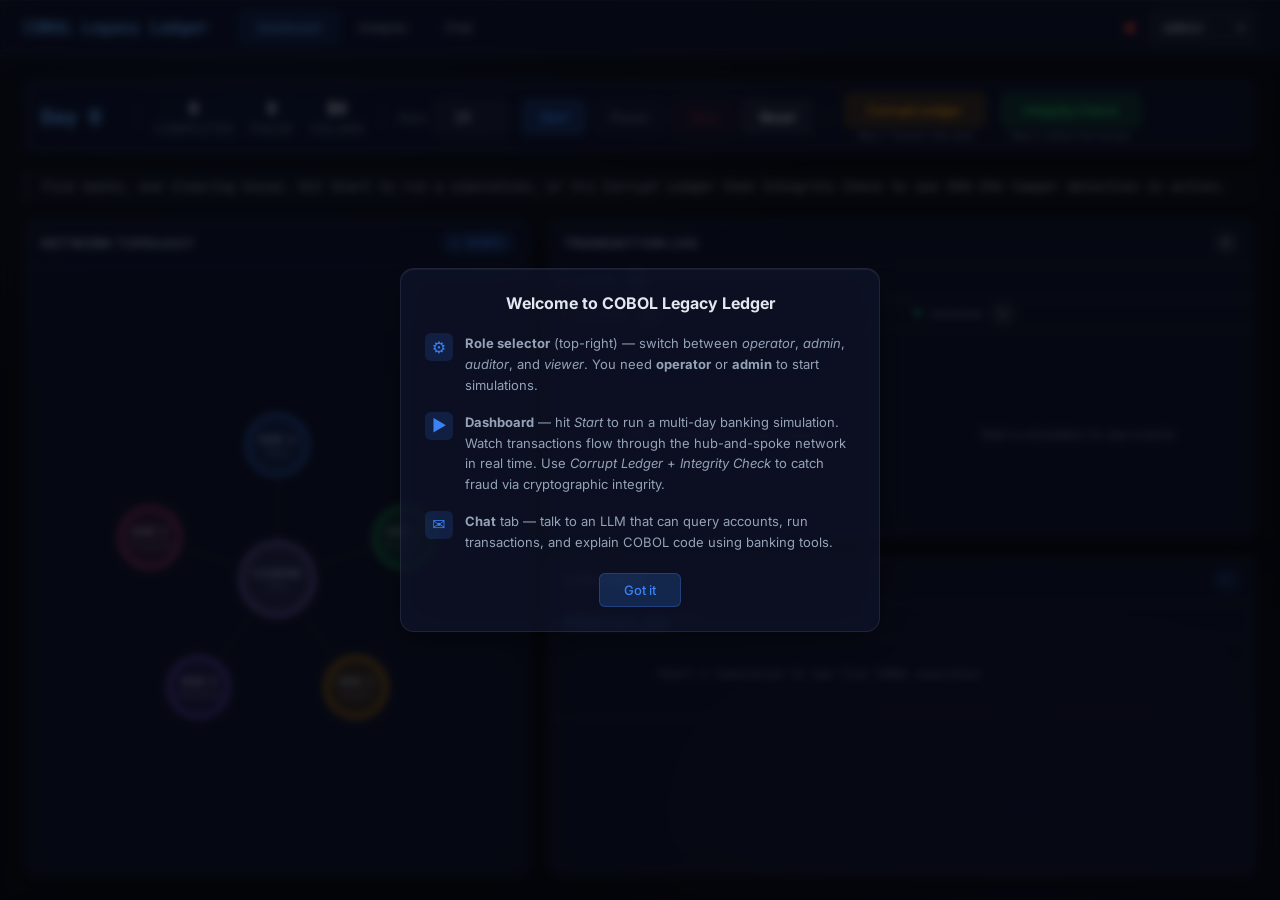
==== console/index.html @ 4a6941a6 "fix: Controls strip UX — uniform buttons, wider input, smarter messages - All control buttons now sa" ====
<!DOCTYPE html>
<html lang="en">
<head>
  <meta charset="UTF-8">
  <meta name="viewport" content="width=device-width, initial-scale=1.0">
  <title>COBOL Legacy Ledger — Console</title>

  <!-- Fonts -->
  <link rel="preconnect" href="https://fonts.googleapis.com">
  <link rel="preconnect" href="https://fonts.gstatic.com" crossorigin>
  <link href="https://fonts.googleapis.com/css2?family=Inter:wght@400;500;600;700&family=JetBrains+Mono:wght@400;500;600;700&display=swap" rel="stylesheet">
  <link rel="icon" type="image/svg+xml" href="favicon.svg">

  <!-- Styles -->
  <link rel="stylesheet" href="css/variables.css">
  <link rel="stylesheet" href="css/layout.css">
  <link rel="stylesheet" href="css/components.css">
  <link rel="stylesheet" href="css/dashboard.css">
  <link rel="stylesheet" href="css/chat.css">
  <link rel="stylesheet" href="css/analysis.css">
</head>
<body>

  <!-- ── Navigation ────────────────────────────────────────────── -->
  <nav class="nav">
    <span class="nav__brand">COBOL Legacy Ledger</span>
    <div class="nav__tabs" role="tablist" aria-label="Main navigation">
      <button class="nav__tab nav__tab--active" data-view="dashboard" role="tab" aria-selected="true" aria-controls="view-dashboard" id="tab-dashboard">Dashboard</button>
      <button class="nav__tab" data-view="analysis" role="tab" aria-selected="false" aria-controls="view-analysis" id="tab-analysis">Analysis</button>
      <button class="nav__tab" data-view="chat" role="tab" aria-selected="false" aria-controls="view-chat" id="tab-chat">Chat</button>
    </div>
    <div class="nav__spacer"></div>
    <div class="health-dot" id="healthDot" title="API health"></div>
    <select class="select" id="roleSelect" title="RBAC role — operator or admin required to run simulations">
      <option value="admin" selected>admin</option>
      <option value="operator">operator</option>
      <option value="auditor">auditor</option>
      <option value="viewer">viewer</option>
    </select>
  </nav>

  <!-- ── Main Content ──────────────────────────────────────────── -->
  <main class="main">

    <!-- ═══ Dashboard View ═══════════════════════════════════════ -->
    <section class="view view--active" id="view-dashboard" role="tabpanel" aria-labelledby="tab-dashboard">
      <div class="dashboard-grid">

        <!-- Controls Strip -->
        <div class="dashboard-grid__controls glass controls" id="simControls">
          <div class="controls__day" id="dayCounter">Day 0</div>
          <div class="controls__divider"></div>

          <div class="stat">
            <span class="stat__value" id="statCompleted">0</span>
            <span class="stat__label">Completed</span>
          </div>
          <div class="stat">
            <span class="stat__value" id="statFailed">0</span>
            <span class="stat__label">Failed</span>
          </div>
          <div class="stat">
            <span class="stat__value" id="statVolume">$0</span>
            <span class="stat__label">Volume</span>
          </div>

          <div class="controls__divider"></div>

          <label class="controls__group" title="Simulation days">
            <span style="font-size: var(--text-xs); color: var(--text-muted);">Days</span>
            <input type="number" class="input input--sm" id="daysInput" value="25" min="1" max="365">
          </label>

          <div class="controls__group">
            <button class="btn btn--primary" id="btnStart">Start</button>
            <button class="btn" id="btnPause" disabled>Pause</button>
            <button class="btn btn--danger" id="btnStop" disabled>Stop</button>
            <button class="btn" id="btnReset" title="Re-seed all nodes with fresh demo data">Reset</button>
          </div>

          <div class="controls__divider"></div>

          <div class="controls__action">
            <button class="btn btn--warning" id="btnTamper" title="Directly modify BANK_C's balance in the flat file, bypassing COBOL and the integrity chain">Corrupt Ledger</button>
            <span class="controls__hint">Step 1: Tamper with data</span>
          </div>
          <div class="controls__action">
            <button class="btn btn--success" id="btnVerify" title="Verify SHA-256 hash chains across all 6 nodes — detects any data that was modified outside of COBOL">Integrity Check</button>
            <span class="controls__hint">Step 2: Detect the tamper</span>
          </div>
        </div>

        <!-- Narrative Banner -->
        <div class="dashboard-grid__narrative" id="narrativeBanner">
          <span id="narrativeText">Five banks, one clearing house. Hit Start to run a simulation, or try Corrupt Ledger then Integrity Check to see SHA-256 tamper detection in action.</span>
        </div>

        <!-- Network Graph -->
        <div class="dashboard-grid__graph glass network-graph" id="networkGraph">
          <div class="glass__header">
            <span>Network Topology</span>
            <span class="badge badge--info" id="nodesOnline">6 nodes</span>
          </div>
          <div class="network-graph__svg-wrap" id="graphContainer"></div>
        </div>

        <!-- Sidebar: Transaction Log + COBOL Viewer -->
        <div class="dashboard-grid__sidebar">

          <!-- Transaction Log -->
          <div class="glass event-feed" id="eventFeed">
            <div class="glass__header">
              <span>Transaction Log</span>
              <span class="badge" id="feedCountTotal">0</span>
            </div>
            <div class="feed-system">
              <div class="feed-system__label">
                <span class="feed-system__icon">&#9888;</span>
                System
                <span class="badge" id="feedCountSystem">0</span>
              </div>
              <div id="feedListSystem"></div>
            </div>
            <div class="feed-split">
              <div class="feed-split__panel">
                <div class="feed-split__label">
                  <span class="feed-split__icon feed-split__icon--out">&#9650;</span>
                  Outgoing
                  <span class="badge" id="feedCountOut">0</span>
                </div>
                <div class="feed-split__list" id="feedListOut">
                  <div class="feed__empty">Start a simulation to see events</div>
                </div>
              </div>
              <div class="feed-split__divider"></div>
              <div class="feed-split__panel">
                <div class="feed-split__label">
                  <span class="feed-split__icon feed-split__icon--in">&#9660;</span>
                  Incoming
                  <span class="badge" id="feedCountIn">0</span>
                </div>
                <div class="feed-split__list" id="feedListIn">
                  <div class="feed__empty">Start a simulation to see events</div>
                </div>
              </div>
            </div>
          </div>

          <!-- COBOL Live Ticker -->
          <div class="glass cobol-ticker" id="cobolViewer">
            <div class="glass__header">
              <span>Live COBOL</span>
              <span class="badge badge--info" id="cobolProgramBadge">—</span>
            </div>
            <div class="cobol-ticker__header" id="cobolTickerHeader">
              <span class="cobol-ticker__file" id="cobolFileName"
                    title="Click to view full file">SMOKETEST.cob</span>
              <span class="cobol-ticker__sep">/</span>
              <span class="cobol-ticker__para" id="cobolParagraph">—</span>
            </div>
            <div class="cobol-ticker__viewport" id="cobolViewport">
              <span style="color: var(--text-muted)">Start a simulation to see live COBOL execution</span>
            </div>
            <div class="cobol-ticker__log" id="cobolLog"></div>
          </div>
        </div>

      </div>
    </section>

    <!-- ═══ Analysis View ═══════════════════════════════════════ -->
    <section class="view" id="view-analysis" role="tabpanel" aria-labelledby="tab-analysis">
      <div class="analysis-layout">

        <!-- Analysis Controls -->
        <div class="glass controls" id="analysisControls">
          <select class="select analysis-select" id="analysisFileSelect">
            <option value="PAYROLL.cob">PAYROLL.cob (spaghetti)</option>
            <option value="TAXCALC.cob">TAXCALC.cob (nested IF)</option>
            <option value="DEDUCTN.cob">DEDUCTN.cob (mixed)</option>
            <option value="PAYBATCH.cob">PAYBATCH.cob (Y2K)</option>
            <option value="MERCHANT.cob">MERCHANT.cob (GO TO DEPENDING)</option>
            <option value="FEEENGN.cob">FEEENGN.cob (SORT procedure)</option>
            <option value="DISPUTE.cob">DISPUTE.cob (ALTER state machine)</option>
            <option value="RISKCHK.cob">RISKCHK.cob (contradictions)</option>
            <option value="TRANSACT.cob" selected>TRANSACT.cob (clean)</option>
            <option value="ACCOUNTS.cob">ACCOUNTS.cob (clean)</option>
            <option value="SETTLE.cob">SETTLE.cob (clean)</option>
          </select>
          <button class="btn btn--primary" id="btnAnalyze">Analyze</button>
          <button class="btn" id="btnCompare">Compare Spaghetti vs Clean</button>
          <button class="btn" id="btnCrossFile">Cross-File Analysis</button>
        </div>

        <!-- Analysis Summary Stats -->
        <div class="analysis-summary glass" id="analysisSummary"></div>

        <!-- Analysis Content: Call Graph + Details -->
        <div class="analysis-grid" id="analysisGrid">

          <!-- Call Graph -->
          <div class="glass call-graph" id="callGraphCard">
            <div class="glass__header">
              <span>Call Graph</span>
              <div class="cg-legend" id="callGraphLegend"></div>
            </div>
            <div class="call-graph__svg-wrap" id="callGraphContainer"></div>
          </div>

          <!-- Execution Path / Details -->
          <div class="glass" id="analysisDetailsCard">
            <div class="glass__header">
              <span>Execution Trace</span>
              <select class="select" id="traceEntrySelect" style="width: auto; font-size: var(--text-xs);">
                <option value="">Select entry point...</option>
              </select>
            </div>
            <div id="execPathContainer">
              <span style="color: var(--text-muted); font-size: var(--text-xs);">Select an entry point to trace execution</span>
            </div>
          </div>

        </div>

        <!-- Compare Viewer (hidden by default) -->
        <div class="glass" id="compareCard" style="display: none;">
          <div class="glass__header">
            <span>Complexity Comparison</span>
            <button class="btn btn--sm" id="btnCloseCompare">Close</button>
          </div>
          <div id="compareContainer" style="height: 500px;"></div>
        </div>

        <!-- Cross-File Analysis (hidden by default) -->
        <div class="glass" id="crossFileCard" style="display: none;">
          <div class="glass__header">
            <span>Cross-File Dependencies</span>
            <button class="btn btn--sm" id="btnCloseCrossFile">Close</button>
          </div>
          <div id="crossFileGraphContainer" style="min-height: 300px;"></div>
          <div id="crossFileSummary" style="padding: var(--sp-3);"></div>
        </div>

      </div>
    </section>

    <!-- ═══ Chat View ════════════════════════════════════════════ -->
    <section class="view" id="view-chat" role="tabpanel" aria-labelledby="tab-chat">
      <div class="chat-layout">

        <!-- Sidebar -->
        <aside class="chat-sidebar">
          <div class="chat-sidebar__section">
            <span class="chat-sidebar__label">Provider</span>
            <div class="chat-sidebar__provider">
              <span class="chat-sidebar__provider-dot health-dot" id="providerDot"></span>
              <span id="providerName">ollama</span>
            </div>
            <div class="controls__group" style="gap: var(--sp-2);">
              <button class="btn btn--sm" id="btnOllama">Ollama</button>
              <button class="btn btn--sm" id="btnAnthropic">Anthropic</button>
            </div>
            <select class="chat-sidebar__model-select" id="modelSelect" title="Model">
              <option value="qwen2.5:3b">qwen2.5:3b</option>
              <option value="llama3.1">llama3.1</option>
              <option value="mistral">mistral</option>
              <option value="codellama">codellama</option>
            </select>
            <input type="password" class="chat-sidebar__api-key" id="apiKeyInput"
                   placeholder="sk-ant-..." title="Anthropic API Key (optional)">
          </div>

          <div class="chat-sidebar__section">
            <span class="chat-sidebar__label">Role</span>
            <span class="chat-sidebar__provider" id="chatRole" style="font-size: var(--text-xs);">viewer</span>
          </div>

          <div class="chat-sidebar__section" style="flex: 1; min-height: 0;">
            <div style="display: flex; justify-content: space-between; align-items: center;">
              <span class="chat-sidebar__label">Sessions</span>
              <button class="btn btn--sm btn--primary" id="btnNewChat">New</button>
            </div>
            <div class="session-list" id="sessionList">
              <span style="font-size: var(--text-xs); color: var(--text-muted);">No sessions yet</span>
            </div>
          </div>
        </aside>

        <!-- Chat Main -->
        <div class="chat-main">
          <div class="chat-messages" id="chatMessages">
            <div class="chat-empty">
              <div class="chat-empty__icon">&#9001;/&#9002;</div>
              <span>Send a message to begin</span>
              <div class="chat-chips" id="chatChips">
                <button class="chat-chip" data-prompt="List all accounts in BANK_A">List all accounts in BANK_A</button>
                <button class="chat-chip" data-prompt="Explain what PAYROLL.cob does">Explain what PAYROLL.cob does</button>
                <button class="chat-chip" data-prompt="What is a nostro account?">What is a nostro account?</button>
                <button class="chat-chip" data-prompt="Compare PAYROLL.cob vs TRANSACT.cob">Compare PAYROLL.cob vs TRANSACT.cob</button>
                <button class="chat-chip" data-prompt="Verify all chains">Verify all chains</button>
                <button class="chat-chip" data-prompt="What is PERFORM THRU?">What is PERFORM THRU?</button>
              </div>
            </div>
          </div>

          <div class="chat-input">
            <div class="chat-input__controls">
              <label class="tutor-toggle">
                <input type="checkbox" id="tutorModeToggle">
                <span class="tutor-toggle__label">Tutor Mode</span>
              </label>
            </div>
            <div class="chat-input__form">
              <textarea
                class="chat-input__textarea"
                id="chatInput"
                placeholder="Ask about banking, COBOL, or run tools..."
                rows="3"
              ></textarea>
              <button class="btn btn--primary chat-input__send" id="btnSend">Send</button>
            </div>
          </div>
        </div>

      </div>
    </section>

  </main>

  <!-- Toast Container -->
  <div class="toast-container" id="toastContainer"></div>

  <!-- Onboarding Popup (first visit only) -->
  <div class="onboarding-overlay" id="onboarding" style="display: none;" role="dialog" aria-modal="true" aria-labelledby="onboardingTitle">
    <div class="onboarding glass">
      <div class="onboarding__header" id="onboardingTitle">Welcome to COBOL Legacy Ledger</div>
      <div class="onboarding__body">
        <div class="onboarding__step">
          <span class="onboarding__icon">&#9881;</span>
          <div>
            <strong>Role selector</strong> (top-right) &mdash; switch between
            <em>operator</em>, <em>admin</em>, <em>auditor</em>, and <em>viewer</em>.
            You need <strong>operator</strong> or <strong>admin</strong> to start simulations.
          </div>
        </div>
        <div class="onboarding__step">
          <span class="onboarding__icon">&#9654;</span>
          <div>
            <strong>Dashboard</strong> &mdash; hit <em>Start</em> to run a multi-day banking
            simulation. Watch transactions flow through the hub-and-spoke network in real time.
            Use <em>Corrupt Ledger</em> + <em>Integrity Check</em> to catch fraud via cryptographic integrity.
          </div>
        </div>
        <div class="onboarding__step">
          <span class="onboarding__icon">&#9993;</span>
          <div>
            <strong>Chat</strong> tab &mdash; talk to an LLM that can query accounts,
            run transactions, and explain COBOL code using banking tools.
          </div>
        </div>
      </div>
      <button class="btn btn--primary onboarding__dismiss" id="onboardingDismiss">Got it</button>
    </div>
  </div>

  <!-- Node Detail Popup (hidden by default) -->
  <div class="popup-overlay" id="nodePopup" style="display: none;" role="dialog" aria-modal="true" aria-labelledby="nodePopupHeader">
    <div class="popup glass">
      <div class="glass__header">
        <div class="node-detail__header" id="nodePopupHeader"></div>
        <button class="popup__close" id="nodePopupClose">&times;</button>
      </div>
      <div class="glass__body" id="nodePopupBody"></div>
    </div>
  </div>

  <!-- COBOL Full-File Modal (hidden by default) -->
  <div class="popup-overlay" id="cobolModal" style="display: none;" role="dialog" aria-modal="true" aria-labelledby="cobolModalTitle">
    <div class="popup popup--wide glass">
      <div class="glass__header">
        <div style="display: flex; align-items: center; gap: var(--sp-2);">
          <span id="cobolModalTitle">COBOL Source</span>
          <select class="select" id="cobolFileSelect" style="width: auto;">
            <option value="SMOKETEST.cob">SMOKETEST.cob</option>
            <option value="TRANSACT.cob">TRANSACT.cob</option>
            <option value="ACCOUNTS.cob">ACCOUNTS.cob</option>
            <option value="VALIDATE.cob">VALIDATE.cob</option>
            <option value="SETTLE.cob">SETTLE.cob</option>
            <option value="SIMULATE.cob">SIMULATE.cob</option>
            <option value="INTEREST.cob">INTEREST.cob</option>
            <option value="FEES.cob">FEES.cob</option>
            <option value="RECONCILE.cob">RECONCILE.cob</option>
            <option value="REPORTS.cob">REPORTS.cob</option>
          </select>
        </div>
        <button class="popup__close" id="cobolModalClose">&times;</button>
      </div>
      <div class="glass__body cobol-modal__source" id="cobolModalSource"></div>
    </div>
  </div>

  <!-- Scripts -->
  <script src="js/utils.js"></script>
  <script src="js/api-client.js"></script>
  <script src="js/network-graph.js"></script>
  <script src="js/cobol-viewer.js"></script>
  <script src="js/call-graph.js"></script>
  <script src="js/compare-viewer.js"></script>
  <script src="js/dashboard.js"></script>
  <script src="js/chat.js"></script>
  <script src="js/analysis.js"></script>
  <script src="js/app.js"></script>

</body>
</html>
---- console/css/variables.css ----
/* ── Design Tokens ─────────────────────────────────────────────────
   Central design system for the COBOL Legacy Ledger web console.
   Glass morphism recipe, per-bank color palette, spacing scale.
   ────────────────────────────────────────────────────────────────── */

:root {
  /* ── Background ────────────────────────────────────────────── */
  --bg-void: #0a0e1a;
  --bg-surface: rgba(15, 20, 40, 0.7);
  --bg-elevated: rgba(25, 32, 60, 0.6);

  /* ── Glass Morphism ────────────────────────────────────────── */
  --glass-bg: rgba(20, 27, 55, 0.55);
  --glass-border: rgba(255, 255, 255, 0.08);
  --glass-highlight: inset 0 1px 0 rgba(255, 255, 255, 0.06);
  --glass-blur: blur(16px) saturate(180%);
  --glass-shadow: 0 8px 32px rgba(0, 0, 0, 0.3);

  /* ── Per-Bank Colors ───────────────────────────────────────── */
  --bank-a: #3b82f6;       /* Blue — retail */
  --bank-b: #22c55e;       /* Green — corporate */
  --bank-c: #f59e0b;       /* Amber — wealth mgmt */
  --bank-d: #8b5cf6;       /* Violet — institutional */
  --bank-e: #ec4899;       /* Pink — community */
  --clearing: #a78bfa;     /* Lavender — clearing house */

  --bank-a-dim: rgba(59, 130, 246, 0.15);
  --bank-b-dim: rgba(34, 197, 94, 0.15);
  --bank-c-dim: rgba(245, 158, 11, 0.15);
  --bank-d-dim: rgba(139, 92, 246, 0.15);
  --bank-e-dim: rgba(236, 72, 153, 0.15);
  --clearing-dim: rgba(167, 139, 250, 0.15);

  /* ── Text ──────────────────────────────────────────────────── */
  --text-primary: #e2e8f0;
  --text-secondary: #94a3b8;
  --text-muted: #64748b;
  --text-accent: #60a5fa;

  /* ── Status Colors ─────────────────────────────────────────── */
  --success: #22c55e;
  --warning: #f59e0b;
  --danger: #ef4444;
  --info: #3b82f6;

  /* ── Spacing Scale ─────────────────────────────────────────── */
  --sp-1: 4px;
  --sp-2: 8px;
  --sp-3: 12px;
  --sp-4: 16px;
  --sp-5: 20px;
  --sp-6: 24px;
  --sp-8: 32px;

  /* ── Typography ────────────────────────────────────────────── */
  --font-sans: 'Inter', system-ui, -apple-system, sans-serif;
  --font-mono: 'JetBrains Mono', 'Fira Code', monospace;
  --text-2xs: 0.625rem;
  --text-xs: 0.75rem;
  --text-sm: 0.8125rem;
  --text-base: 0.875rem;
  --text-lg: 1rem;
  --text-xl: 1.25rem;

  /* ── Borders & Radius ──────────────────────────────────────── */
  --radius-sm: 6px;
  --radius-md: 10px;
  --radius-lg: 14px;
  --radius-full: 9999px;

  /* ── Nav ────────────────────────────────────────────────────── */
  --nav-height: 56px;

  /* ── Transitions ───────────────────────────────────────────── */
  --transition-fast: 150ms ease;
  --transition-base: 250ms ease;
}
---- console/css/layout.css ----
/* ── Layout ────────────────────────────────────────────────────────
   Reset, body background, nav bar, grid systems for dashboard/chat.
   ────────────────────────────────────────────────────────────────── */

/* Reset */
*, *::before, *::after {
  box-sizing: border-box;
  margin: 0;
  padding: 0;
}

html {
  font-size: 16px;
  -webkit-font-smoothing: antialiased;
  -moz-osx-font-smoothing: grayscale;
}

body {
  font-family: var(--font-sans);
  font-size: var(--text-base);
  color: var(--text-primary);
  background: var(--bg-void);
  /* Subtle radial gradient accents */
  background-image:
    radial-gradient(ellipse 80% 60% at 20% 10%, rgba(59, 130, 246, 0.06) 0%, transparent 60%),
    radial-gradient(ellipse 60% 50% at 80% 90%, rgba(139, 92, 246, 0.05) 0%, transparent 60%);
  min-height: 100vh;
  overflow-x: hidden;
}

/* ── Nav Bar ─────────────────────────────────────────────────────── */
.nav {
  position: fixed;
  top: 0;
  left: 0;
  right: 0;
  height: var(--nav-height);
  z-index: 100;
  display: flex;
  align-items: center;
  padding: 0 var(--sp-6);
  gap: var(--sp-4);
  background: var(--glass-bg);
  backdrop-filter: var(--glass-blur);
  -webkit-backdrop-filter: var(--glass-blur);
  border-bottom: 1px solid var(--glass-border);
  box-shadow: var(--glass-highlight);
}

.nav__brand {
  font-family: var(--font-mono);
  font-size: var(--text-lg);
  font-weight: 600;
  color: var(--text-accent);
  letter-spacing: -0.02em;
  white-space: nowrap;
}

.nav__tabs {
  display: flex;
  gap: var(--sp-1);
  margin-left: var(--sp-4);
}

.nav__tab {
  padding: var(--sp-2) var(--sp-4);
  font-size: var(--text-sm);
  font-weight: 500;
  color: var(--text-secondary);
  background: transparent;
  border: 1px solid transparent;
  border-radius: var(--radius-sm);
  cursor: pointer;
  transition: all var(--transition-fast);
}

.nav__tab:hover {
  color: var(--text-primary);
  background: rgba(255, 255, 255, 0.04);
}

.nav__tab--active {
  color: var(--text-accent);
  background: rgba(59, 130, 246, 0.1);
  border-color: rgba(59, 130, 246, 0.25);
}

.nav__spacer {
  flex: 1;
}

/* ── Main Content ────────────────────────────────────────────────── */
.main {
  padding-top: var(--nav-height);
  min-height: 100vh;
}

.view {
  display: none;
  padding: var(--sp-6);
  animation: fadeIn 200ms ease;
}

.view--active {
  display: block;
}

@keyframes fadeIn {
  from { opacity: 0; transform: translateY(4px); }
  to   { opacity: 1; transform: translateY(0); }
}

/* ── Dashboard Grid ──────────────────────────────────────────────── */
.dashboard-grid {
  display: grid;
  grid-template-columns: minmax(280px, 1fr) minmax(420px, 1.4fr);
  grid-template-rows: auto auto 1fr;
  gap: var(--sp-4);
  height: calc(100vh - var(--nav-height) - var(--sp-6) * 2);
}

.dashboard-grid__controls {
  grid-column: 1 / -1;
}

.dashboard-grid__narrative {
  grid-column: 1 / -1;
}

.dashboard-grid__graph {
  grid-column: 1;
  grid-row: 3;
  min-height: 0;
}

.dashboard-grid__sidebar {
  grid-column: 2;
  grid-row: 3;
  display: flex;
  flex-direction: column;
  gap: var(--sp-4);
  min-height: 0;
}

/* ── Chat Grid ───────────────────────────────────────────────────── */
.chat-layout {
  display: grid;
  grid-template-columns: 260px 1fr;
  gap: 0;
  height: calc(100vh - var(--nav-height));
}

/* ── Responsive ──────────────────────────────────────────────────── */
@media (max-width: 1200px) {
  .dashboard-grid {
    grid-template-columns: 1fr;
    grid-template-rows: auto auto auto auto;
    height: auto;
  }
  .dashboard-grid__sidebar {
    grid-column: 1;
    grid-row: 4;
  }
}

@media (max-width: 768px) {
  .chat-layout {
    grid-template-columns: 1fr;
  }
  .chat-sidebar {
    display: none;
  }
  .nav {
    padding: 0 var(--sp-3);
    gap: var(--sp-2);
  }
  .nav__brand {
    font-size: var(--text-base);
  }
  .nav__tabs {
    overflow-x: auto;
    flex-wrap: nowrap;
    -ms-overflow-style: none;
    scrollbar-width: none;
    margin-left: var(--sp-2);
  }
  .nav__tabs::-webkit-scrollbar { display: none; }
  .nav__tab {
    white-space: nowrap;
    flex-shrink: 0;
  }
  #roleSelect {
    flex-shrink: 1;
    min-width: 80px;
  }
  .controls {
    flex-wrap: wrap;
    gap: var(--sp-2);
  }
}
---- console/css/components.css ----
/* ── Shared UI Components ──────────────────────────────────────────
   Glass cards, buttons, badges, toggles, feed, toast, health dot.
   ────────────────────────────────────────────────────────────────── */

/* ── Glass Card ──────────────────────────────────────────────────── */
.glass {
  background: var(--glass-bg);
  backdrop-filter: var(--glass-blur);
  -webkit-backdrop-filter: var(--glass-blur);
  border: 1px solid var(--glass-border);
  border-radius: var(--radius-lg);
  box-shadow: var(--glass-shadow), var(--glass-highlight);
  overflow: hidden;
}

.glass__header {
  display: flex;
  align-items: center;
  justify-content: space-between;
  padding: var(--sp-3) var(--sp-4);
  border-bottom: 1px solid var(--glass-border);
  font-size: var(--text-sm);
  font-weight: 600;
  color: var(--text-secondary);
  text-transform: uppercase;
  letter-spacing: 0.05em;
}

.glass__body {
  padding: var(--sp-4);
}

/* ── Button ──────────────────────────────────────────────────────── */
.btn {
  display: inline-flex;
  align-items: center;
  gap: var(--sp-2);
  padding: var(--sp-2) var(--sp-4);
  font-family: var(--font-sans);
  font-size: var(--text-sm);
  font-weight: 500;
  color: var(--text-primary);
  background: rgba(255, 255, 255, 0.06);
  border: 1px solid var(--glass-border);
  border-radius: var(--radius-sm);
  cursor: pointer;
  transition: all var(--transition-fast);
  white-space: nowrap;
}

.btn:hover {
  background: rgba(255, 255, 255, 0.1);
  border-color: rgba(255, 255, 255, 0.15);
}

.btn:active {
  transform: scale(0.97);
}

.btn--primary {
  background: rgba(59, 130, 246, 0.2);
  border-color: rgba(59, 130, 246, 0.3);
  color: var(--bank-a);
}

.btn--primary:hover {
  background: rgba(59, 130, 246, 0.3);
}

.btn--danger {
  background: rgba(239, 68, 68, 0.15);
  border-color: rgba(239, 68, 68, 0.25);
  color: var(--danger);
}

.btn--danger:hover {
  background: rgba(239, 68, 68, 0.25);
}

.btn--warning {
  background: rgba(245, 158, 11, 0.15);
  border-color: rgba(245, 158, 11, 0.25);
  color: var(--warning);
}

.btn--warning:hover {
  background: rgba(245, 158, 11, 0.25);
}

.btn--success {
  background: rgba(34, 197, 94, 0.15);
  border-color: rgba(34, 197, 94, 0.25);
  color: var(--success);
}

.btn--success:hover {
  background: rgba(34, 197, 94, 0.25);
}

.btn--sm {
  padding: var(--sp-1) var(--sp-3);
  font-size: var(--text-xs);
}

.btn:disabled {
  opacity: 0.4;
  cursor: not-allowed;
  pointer-events: none;
}

/* ── Badge ───────────────────────────────────────────────────────── */
.badge {
  display: inline-flex;
  align-items: center;
  padding: 2px var(--sp-2);
  font-size: var(--text-xs);
  font-weight: 600;
  font-family: var(--font-mono);
  border-radius: var(--radius-full);
  background: rgba(255, 255, 255, 0.06);
  border: 1px solid var(--glass-border);
}

.badge--success { color: var(--success); border-color: rgba(34, 197, 94, 0.3); background: rgba(34, 197, 94, 0.1); }
.badge--danger  { color: var(--danger);  border-color: rgba(239, 68, 68, 0.3); background: rgba(239, 68, 68, 0.1); }
.badge--warning { color: var(--warning); border-color: rgba(245, 158, 11, 0.3); background: rgba(245, 158, 11, 0.1); }
.badge--info    { color: var(--info);    border-color: rgba(59, 130, 246, 0.3); background: rgba(59, 130, 246, 0.1); }

/* ── Health Dot ──────────────────────────────────────────────────── */
.health-dot {
  width: 8px;
  height: 8px;
  border-radius: 50%;
  background: var(--text-muted);
  transition: background var(--transition-base);
}

.health-dot--ok     { background: var(--success); box-shadow: 0 0 6px rgba(34, 197, 94, 0.5); }
.health-dot--warn   { background: var(--warning); box-shadow: 0 0 6px rgba(245, 158, 11, 0.5); }
.health-dot--error  { background: var(--danger);  box-shadow: 0 0 6px rgba(239, 68, 68, 0.5); }

/* ── Toggle Switch ───────────────────────────────────────────────── */
.toggle {
  position: relative;
  display: inline-flex;
  align-items: center;
  gap: var(--sp-2);
  cursor: pointer;
  font-size: var(--text-sm);
  color: var(--text-secondary);
}

.toggle__track {
  width: 36px;
  height: 20px;
  border-radius: var(--radius-full);
  background: rgba(255, 255, 255, 0.08);
  border: 1px solid var(--glass-border);
  transition: background var(--transition-fast);
  position: relative;
}

.toggle__thumb {
  position: absolute;
  top: 2px;
  left: 2px;
  width: 14px;
  height: 14px;
  border-radius: 50%;
  background: var(--text-secondary);
  transition: all var(--transition-fast);
}

.toggle--active .toggle__track {
  background: rgba(59, 130, 246, 0.3);
  border-color: rgba(59, 130, 246, 0.4);
}

.toggle--active .toggle__thumb {
  left: 18px;
  background: var(--bank-a);
}

/* ── Feed ────────────────────────────────────────────────────────── */
.feed {
  overflow-y: auto;
  flex: 1;
  min-height: 0;
}

.feed__item:hover {
  background: rgba(255, 255, 255, 0.02);
}

.feed__item--scenario {
  background: rgba(245, 158, 11, 0.04);
}

.feed__item--error {
  background: rgba(239, 68, 68, 0.04);
}

.feed__empty {
  display: flex;
  align-items: center;
  justify-content: center;
  height: 100%;
  color: var(--text-muted);
  font-size: var(--text-sm);
}

/* ── Toast ───────────────────────────────────────────────────────── */
.toast-container {
  position: fixed;
  bottom: var(--sp-6);
  right: var(--sp-6);
  z-index: 200;
  display: flex;
  flex-direction: column-reverse;
  gap: var(--sp-2);
}

.toast {
  padding: var(--sp-3) var(--sp-4);
  font-size: var(--text-sm);
  border-radius: var(--radius-md);
  background: var(--glass-bg);
  backdrop-filter: var(--glass-blur);
  border: 1px solid var(--glass-border);
  box-shadow: var(--glass-shadow);
  color: var(--text-primary);
  animation: toastIn 300ms ease forwards;
  max-width: 360px;
}

.toast--success { border-left: 3px solid var(--success); }
.toast--danger  { border-left: 3px solid var(--danger); }
.toast--warning { border-left: 3px solid var(--warning); }
.toast--info    { border-left: 3px solid var(--info); }

.toast--exit {
  animation: toastOut 200ms ease forwards;
}

@keyframes toastIn {
  from { opacity: 0; transform: translateY(12px) scale(0.95); }
  to   { opacity: 1; transform: translateY(0) scale(1); }
}

@keyframes toastOut {
  to { opacity: 0; transform: translateY(8px) scale(0.95); }
}

/* ── Stat Counter ────────────────────────────────────────────────── */
.stat {
  display: flex;
  flex-direction: column;
  align-items: center;
  gap: 2px;
}

.stat__value {
  font-family: var(--font-mono);
  font-size: var(--text-lg);
  font-weight: 600;
  color: var(--text-primary);
}

.stat__label {
  font-size: var(--text-xs);
  color: var(--text-muted);
  text-transform: uppercase;
  letter-spacing: 0.05em;
}

/* ── Input ───────────────────────────────────────────────────────── */
.input {
  padding: var(--sp-2) var(--sp-3);
  font-family: var(--font-mono);
  font-size: var(--text-sm);
  color: var(--text-primary);
  background: rgba(255, 255, 255, 0.04);
  border: 1px solid var(--glass-border);
  border-radius: var(--radius-sm);
  outline: none;
  transition: border-color var(--transition-fast);
}

.input:focus {
  border-color: rgba(59, 130, 246, 0.4);
}

.input--sm {
  width: 72px;
  text-align: center;
}

/* ── Select ──────────────────────────────────────────────────────── */
.select {
  padding: var(--sp-2) var(--sp-3);
  font-family: var(--font-mono);
  font-size: var(--text-sm);
  color: var(--text-primary);
  background: rgba(255, 255, 255, 0.04);
  border: 1px solid var(--glass-border);
  border-radius: var(--radius-sm);
  outline: none;
  cursor: pointer;
  appearance: none;
  background-image: url("data:image/svg+xml,%3Csvg xmlns='http://www.w3.org/2000/svg' width='12' height='12' fill='%2394a3b8' viewBox='0 0 16 16'%3E%3Cpath d='M8 12L2 6h12z'/%3E%3C/svg%3E");
  background-repeat: no-repeat;
  background-position: right 8px center;
  padding-right: 28px;
}

.select option {
  color: #1a1a2e;
  background: #ffffff;
}

/* ── Popup / Modal ───────────────────────────────────────────────── */
.popup-overlay {
  position: fixed;
  inset: 0;
  z-index: 150;
  background: rgba(0, 0, 0, 0.5);
  backdrop-filter: blur(4px);
  display: flex;
  align-items: center;
  justify-content: center;
  animation: fadeIn 150ms ease;
}

.popup {
  width: 90%;
  max-width: 600px;
  max-height: 80vh;
  overflow-y: auto;
}

.popup__close {
  background: none;
  border: none;
  color: var(--text-muted);
  cursor: pointer;
  font-size: var(--text-lg);
  padding: var(--sp-1);
}

.popup__close:hover {
  color: var(--text-primary);
}

/* ── Scrollbar ───────────────────────────────────────────────────── */
::-webkit-scrollbar {
  width: 6px;
}

::-webkit-scrollbar-track {
  background: transparent;
}

::-webkit-scrollbar-thumb {
  background: rgba(255, 255, 255, 0.08);
  border-radius: 3px;
}

::-webkit-scrollbar-thumb:hover {
  background: rgba(255, 255, 255, 0.15);
}

/* ── Table ───────────────────────────────────────────────────────── */
.table {
  width: 100%;
  border-collapse: collapse;
  font-size: var(--text-xs);
  font-family: var(--font-mono);
}

.table th {
  padding: var(--sp-2) var(--sp-3);
  text-align: left;
  color: var(--text-muted);
  text-transform: uppercase;
  letter-spacing: 0.05em;
  font-weight: 600;
  border-bottom: 1px solid var(--glass-border);
}

.table td {
  padding: var(--sp-2) var(--sp-3);
  color: var(--text-secondary);
  border-bottom: 1px solid rgba(255, 255, 255, 0.02);
}

.table tr:hover td {
  background: rgba(255, 255, 255, 0.02);
}

/* ── Onboarding Popup ──────────────────────────────────────────────── */
.onboarding-overlay {
  position: fixed;
  inset: 0;
  background: rgba(0, 0, 0, 0.6);
  backdrop-filter: blur(4px);
  display: flex;
  align-items: center;
  justify-content: center;
  z-index: 2000;
  animation: fadeIn 300ms ease;
}

.onboarding {
  max-width: 480px;
  width: 90%;
  padding: var(--sp-6);
  display: flex;
  flex-direction: column;
  gap: var(--sp-5);
}

.onboarding__header {
  font-size: var(--text-lg);
  font-weight: 700;
  color: var(--text-primary);
  text-align: center;
}

.onboarding__body {
  display: flex;
  flex-direction: column;
  gap: var(--sp-4);
}

.onboarding__step {
  display: flex;
  gap: var(--sp-3);
  font-size: var(--text-sm);
  color: var(--text-secondary);
  line-height: 1.6;
}

.onboarding__icon {
  flex-shrink: 0;
  width: 28px;
  height: 28px;
  display: flex;
  align-items: center;
  justify-content: center;
  font-size: 1rem;
  background: rgba(59, 130, 246, 0.15);
  border-radius: var(--radius-sm);
  color: var(--bank-a);
}

.onboarding__dismiss {
  align-self: center;
  padding: var(--sp-2) var(--sp-6);
}
---- console/css/dashboard.css ----
/* ── Dashboard Styles ──────────────────────────────────────────────
   Simulation controls strip, network graph area, event feed,
   COBOL viewer panel, node detail popup.
   ────────────────────────────────────────────────────────────────── */

/* ── Controls Strip ──────────────────────────────────────────────── */
.controls {
  display: flex;
  align-items: center;
  gap: var(--sp-4);
  padding: var(--sp-3) var(--sp-4);
  flex-wrap: wrap;
}

.controls__group {
  display: flex;
  align-items: center;
  gap: var(--sp-2);
}

.controls__divider {
  width: 1px;
  height: 24px;
  background: var(--glass-border);
}

.controls__day {
  font-family: var(--font-mono);
  font-size: var(--text-xl);
  font-weight: 700;
  color: var(--text-accent);
  min-width: 80px;
}

/* ── Network Graph Container ─────────────────────────────────────── */
.network-graph {
  position: relative;
  display: flex;
  flex-direction: column;
}

.network-graph__svg-wrap {
  flex: 1;
  display: flex;
  align-items: center;
  justify-content: center;
  padding: var(--sp-4);
  min-height: 0;
}

.network-graph svg {
  width: 100%;
  height: 100%;
  max-height: 500px;
}

/* ── SVG Node Styles ─────────────────────────────────────────────── */
.node-group { cursor: pointer; }
.node-group:hover .node-ring { filter: brightness(1.3); }

.node-label {
  font-family: var(--font-mono);
  font-size: 13px;
  font-weight: 600;
  fill: var(--text-secondary);
  text-anchor: middle;
}

.node-sublabel {
  font-family: var(--font-sans);
  font-size: 10px;
  fill: var(--text-muted);
  text-anchor: middle;
}

.spoke-line {
  stroke: rgba(255, 255, 255, 0.06);
  stroke-width: 1;
}

/* ── Edge Flash Animation ────────────────────────────────────────── */
.edge-flash {
  stroke-width: 2;
  fill: none;
  stroke-dasharray: 8 4;
  animation: edgeDash 600ms linear;
  opacity: 0;
}

@keyframes edgeDash {
  0%   { opacity: 0.8; stroke-dashoffset: 48; }
  100% { opacity: 0;   stroke-dashoffset: 0; }
}

/* ── Node Pulse ──────────────────────────────────────────────────── */
.node-pulse {
  animation: nodePulse 500ms ease-out;
}

@keyframes nodePulse {
  0%   { r: 38; opacity: 0.6; }
  100% { r: 56; opacity: 0; }
}

/* ── Transaction Log ────────────────────────────────────────────── */
.event-feed {
  flex: 1;
  display: flex;
  flex-direction: column;
  min-height: 0;
}

/* ── Narrative Banner ────────────────────────────────────────────── */
.dashboard-grid__narrative {
  padding: var(--sp-2) var(--sp-4);
  font-family: var(--font-mono);
  font-size: var(--text-sm);
  color: var(--text-secondary);
  border-left: 3px solid var(--glass-border);
  background: rgba(255, 255, 255, 0.02);
  border-radius: var(--radius-sm);
  transition: all 300ms ease;
}

.dashboard-grid__narrative--warning {
  border-left-color: var(--warning);
  color: var(--warning);
  background: rgba(245, 158, 11, 0.06);
}

.dashboard-grid__narrative--danger {
  border-left-color: var(--danger);
  color: var(--danger);
  background: rgba(239, 68, 68, 0.06);
}

.dashboard-grid__narrative--success {
  border-left-color: var(--success);
  color: var(--success);
  background: rgba(34, 197, 94, 0.06);
}

/* ── Controls Action + Hint ─────────────────────────────────────── */
.controls__action {
  display: flex;
  flex-direction: column;
  align-items: center;
  gap: 2px;
}

.controls__action .btn {
  min-width: 140px;
  justify-content: center;
}

.controls__hint {
  font-size: var(--text-2xs);
  color: var(--text-muted);
  white-space: nowrap;
}

/* ── COBOL Live Ticker ──────────────────────────────────────────── */
.cobol-ticker {
  flex: 1 1 0;
  min-height: 200px;
  display: flex;
  flex-direction: column;
}

.cobol-ticker__header {
  display: flex;
  align-items: center;
  gap: var(--sp-2);
  padding: var(--sp-2) var(--sp-4);
  border-bottom: 1px solid var(--glass-border);
}

.cobol-ticker__file {
  font-family: var(--font-mono);
  font-size: var(--text-sm);
  color: var(--text-accent);
  text-decoration: underline;
  text-decoration-style: dotted;
  text-underline-offset: 2px;
  cursor: pointer;
  transition: color var(--transition-fast);
}

.cobol-ticker__file:hover {
  color: #93c5fd;
}

.cobol-ticker__sep {
  color: var(--text-muted);
  font-size: var(--text-xs);
}

.cobol-ticker__para {
  font-family: var(--font-mono);
  font-size: var(--text-xs);
  color: var(--text-muted);
}

.cobol-ticker__viewport {
  padding: var(--sp-2) var(--sp-3);
  font-family: var(--font-mono);
  font-size: var(--text-xs);
  line-height: 1.6;
  white-space: pre;
  tab-size: 4;
  min-height: 80px;
  max-height: 180px;
  overflow-y: auto;
  border-bottom: 1px solid var(--glass-border);
}

.cobol-ticker__log {
  flex: 1;
  overflow-y: auto;
  padding: var(--sp-1) var(--sp-3);
  min-height: 0;
}

.cobol-ticker__log-entry {
  font-family: var(--font-mono);
  font-size: var(--text-2xs);
  color: var(--text-muted);
  padding: 1px 0;
  white-space: nowrap;
  overflow: hidden;
  text-overflow: ellipsis;
}

.cobol-ticker__log-entry--active {
  color: var(--text-secondary);
}

/* ── COBOL Full-File Modal ──────────────────────────────────────── */
.popup--wide {
  max-width: 900px;
  width: 90vw;
}

.cobol-modal__source {
  max-height: 60vh;
  overflow: auto;
  font-family: var(--font-mono);
  font-size: var(--text-xs);
  line-height: 1.6;
  white-space: pre;
  tab-size: 4;
}

/* ── COBOL Syntax Highlighting ───────────────────────────────────── */
.cobol-kw   { color: #c084fc; font-weight: 600; }     /* Keywords — purple */
.cobol-div  { color: #22d3ee; font-weight: 700; }     /* Divisions — cyan */
.cobol-str  { color: #4ade80; }                        /* Strings — green */
.cobol-num  { color: #fb923c; }                        /* Numbers — orange */
.cobol-cmt  { color: #64748b; font-style: italic; }   /* Comments — gray */
.cobol-para { color: #e2e8f0; font-weight: 600; }     /* Paragraph names */

.cobol-highlight {
  background: rgba(59, 130, 246, 0.12);
  border-left: 3px solid var(--bank-a);
  margin-left: -3px;
  display: block;
}

/* ── Node Detail Popup ───────────────────────────────────────────── */
.node-detail__header {
  display: flex;
  align-items: center;
  gap: var(--sp-3);
}

.node-detail__color {
  width: 12px;
  height: 12px;
  border-radius: 50%;
}

.node-detail__name {
  font-family: var(--font-mono);
  font-size: var(--text-lg);
  font-weight: 600;
}

/* ── Node Ring (unified health + identity) ─────────────────────── */
.node-ring {
  transition: stroke 400ms ease, filter 400ms ease;
}

.node-ring--valid {
  filter: url(#glow-health-valid);
}

.node-ring--broken {
  filter: url(#glow-health-broken);
}

/* ── Event Feed — Structured Grid Items ─────────────────────────── */
.feed__item {
  display: grid;
  grid-template-columns: 28px 32px 1fr auto;
  gap: var(--sp-2);
  align-items: center;
  padding: var(--sp-1) var(--sp-3);
  border-bottom: 1px solid rgba(255, 255, 255, 0.04);
  font-family: var(--font-mono);
  font-size: var(--text-xs);
  animation: feedSlideIn 200ms ease-out;
}

@keyframes feedSlideIn {
  from { opacity: 0; transform: translateY(-6px); }
  to   { opacity: 1; transform: translateY(0); }
}

.feed__item--deposit    { border-left: 5px solid #22c55e; background: rgba(34, 197, 94, 0.04); }
.feed__item--withdraw   { border-left: 5px solid #ef4444; background: rgba(239, 68, 68, 0.04); }
.feed__item--transfer   { border-left: 5px solid #3b82f6; background: rgba(59, 130, 246, 0.04); }
.feed__item--settlement { border-left: 5px solid #a855f7; background: rgba(168, 85, 247, 0.04); }
.feed__item--scenario   { border-left: 5px solid #f59e0b; background: rgba(245, 158, 11, 0.06); }
.feed__item--error      { border-left: 5px solid #ef4444; background: rgba(239, 68, 68, 0.06); }
.feed__item--default    { border-left: 5px solid var(--glass-border); }

.feed__day {
  font-size: var(--text-2xs);
  color: var(--text-muted);
  text-align: center;
}

.feed__type {
  font-size: var(--text-2xs);
  font-weight: 700;
  text-align: center;
  padding: 2px 5px;
  border-radius: 3px;
  background: rgba(255, 255, 255, 0.06);
  letter-spacing: 0.04em;
}

.feed__type--deposit    { color: #22c55e; }
.feed__type--withdraw   { color: #ef4444; }
.feed__type--transfer   { color: #3b82f6; }
.feed__type--settlement { color: #a855f7; }
.feed__type--scenario   { color: #f59e0b; }
.feed__type--error      { color: #ef4444; }
.feed__type--default    { color: var(--text-muted); }

.feed__details {
  overflow: hidden;
  text-overflow: ellipsis;
  white-space: nowrap;
  color: var(--text-secondary);
}

.feed__status { font-weight: 600; }
.feed__status--ok   { color: #22c55e; }
.feed__status--fail { color: #ef4444; }

.node-detail__chain {
  display: flex;
  align-items: center;
  gap: var(--sp-2);
  margin-top: var(--sp-3);
  padding: var(--sp-2) var(--sp-3);
  background: rgba(255, 255, 255, 0.03);
  border-radius: var(--radius-sm);
  font-size: var(--text-sm);
  font-family: var(--font-mono);
}

/* ── Feed Split (Outgoing / Incoming) ──────────────────────────── */
.feed-split {
  display: grid;
  grid-template-columns: 1fr 1px 1fr;
  flex: 1;
  min-height: 0;
  overflow: hidden;
}

.feed-split__panel {
  display: flex;
  flex-direction: column;
  min-height: 0;
  overflow: hidden;
}

.feed-split__label {
  display: flex;
  align-items: center;
  gap: var(--sp-2);
  padding: var(--sp-1) var(--sp-3);
  font-family: var(--font-mono);
  font-size: var(--text-2xs);
  font-weight: 600;
  color: var(--text-muted);
  text-transform: uppercase;
  letter-spacing: 0.06em;
  border-bottom: 1px solid var(--glass-border);
}

.feed-split__icon {
  font-size: 0.75rem;
}

.feed-split__icon--out { color: #ef4444; }
.feed-split__icon--in  { color: #22c55e; }

.feed-split__list {
  flex: 1;
  overflow-y: auto;
  min-height: 0;
}

.feed-split__divider {
  background: var(--glass-border);
}

/* Scenario banners span both columns */
.feed__item--scenario-banner {
  grid-column: 1 / -1;
}

/* ── Ring Pulse Animation (Integrity Check) ──────────────────── */
@keyframes ringPulse {
  0%   { opacity: 0.8; }
  50%  { opacity: 0.3; }
  100% { opacity: 0.8; }
}

.node-ring--checking {
  animation: ringPulse 600ms ease-in-out infinite;
}

/* ── System Events Panel ─────────────────────────────────────── */
.feed-system {
  max-height: 120px;
  overflow-y: auto;
  border-bottom: 1px solid var(--glass-border);
}

.feed-system__label {
  display: flex;
  align-items: center;
  gap: var(--sp-2);
  padding: var(--sp-1) var(--sp-3);
  font-family: var(--font-mono);
  font-size: var(--text-2xs);
  font-weight: 600;
  color: var(--text-muted);
  text-transform: uppercase;
  letter-spacing: 0.06em;
  border-bottom: 1px solid var(--glass-border);
}

.feed-system__icon {
  font-size: 0.75rem;
  color: #f59e0b;
}

/* (old .cobol-ticker__entry styles removed — replaced by viewport + log) */

@media (max-width: 1200px) {
  .feed-split {
    grid-template-columns: 1fr;
    grid-template-rows: 1fr 1px 1fr;
  }
  .feed-split__divider {
    height: 1px;
    width: 100%;
  }
}
---- console/css/chat.css ----
/* ── Chat Styles ──────────────────────────────────────────────────
   Sidebar, provider toggle, session list, message bubbles,
   tool call cards, input bar, typing indicator.
   ────────────────────────────────────────────────────────────────── */

/* ── Sidebar ─────────────────────────────────────────────────────── */
.chat-sidebar {
  background: var(--bg-surface);
  border-right: 1px solid var(--glass-border);
  display: flex;
  flex-direction: column;
  padding: var(--sp-4);
  gap: var(--sp-4);
  overflow-y: auto;
}

.chat-sidebar__section {
  display: flex;
  flex-direction: column;
  gap: var(--sp-2);
}

.chat-sidebar__label {
  font-size: var(--text-xs);
  font-weight: 600;
  color: var(--text-muted);
  text-transform: uppercase;
  letter-spacing: 0.05em;
}

.chat-sidebar__provider {
  display: flex;
  align-items: center;
  gap: var(--sp-2);
  padding: var(--sp-2) var(--sp-3);
  background: rgba(255, 255, 255, 0.03);
  border-radius: var(--radius-sm);
  font-size: var(--text-sm);
  font-family: var(--font-mono);
}

.chat-sidebar__provider-dot {
  width: 6px;
  height: 6px;
  border-radius: 50%;
}

/* ── Session List ────────────────────────────────────────────────── */
.session-list {
  display: flex;
  flex-direction: column;
  gap: var(--sp-1);
  flex: 1;
  overflow-y: auto;
  min-height: 0;
}

.session-item {
  padding: var(--sp-2) var(--sp-3);
  font-size: var(--text-sm);
  color: var(--text-secondary);
  border-radius: var(--radius-sm);
  cursor: pointer;
  transition: background var(--transition-fast);
  white-space: nowrap;
  overflow: hidden;
  text-overflow: ellipsis;
}

.session-item:hover {
  background: rgba(255, 255, 255, 0.04);
}

.session-item--active {
  background: rgba(59, 130, 246, 0.1);
  color: var(--text-accent);
}

/* ── Message Area ────────────────────────────────────────────────── */
.chat-main {
  display: flex;
  flex-direction: column;
  min-height: 0;
}

.chat-messages {
  flex: 1;
  overflow-y: auto;
  padding: var(--sp-6);
  display: flex;
  flex-direction: column;
  gap: var(--sp-4);
}

.chat-empty {
  flex: 1;
  display: flex;
  align-items: center;
  justify-content: center;
  flex-direction: column;
  gap: var(--sp-3);
  color: var(--text-muted);
}

.chat-empty__icon {
  font-size: 2rem;
  opacity: 0.3;
}

/* ── Message Bubbles ─────────────────────────────────────────────── */
.message {
  max-width: 75%;
  animation: fadeIn 200ms ease;
}

.message--user {
  align-self: flex-end;
}

.message--assistant {
  align-self: flex-start;
}

.message__bubble {
  padding: var(--sp-3) var(--sp-4);
  border-radius: var(--radius-md);
  font-size: var(--text-sm);
  line-height: 1.6;
  word-wrap: break-word;
}

.message--user .message__bubble {
  background: rgba(34, 197, 94, 0.15);
  border: 1px solid rgba(34, 197, 94, 0.2);
  color: var(--text-primary);
  border-bottom-right-radius: var(--sp-1);
}

.message--assistant .message__bubble {
  background: var(--glass-bg);
  border: 1px solid var(--glass-border);
  color: var(--text-primary);
  border-bottom-left-radius: var(--sp-1);
}

.message__meta {
  font-size: var(--text-xs);
  color: var(--text-muted);
  margin-top: var(--sp-1);
  padding: 0 var(--sp-2);
}

/* ── Tool Call Cards ─────────────────────────────────────────────── */
.tool-call {
  margin: var(--sp-2) 0;
  border: 1px solid var(--glass-border);
  border-radius: var(--radius-sm);
  overflow: hidden;
  font-size: var(--text-xs);
}

.tool-call__header {
  display: flex;
  align-items: center;
  gap: var(--sp-2);
  padding: var(--sp-2) var(--sp-3);
  background: rgba(255, 255, 255, 0.03);
  cursor: pointer;
  font-family: var(--font-mono);
  color: var(--text-secondary);
}

.tool-call__header:hover {
  background: rgba(255, 255, 255, 0.05);
}

.tool-call__name {
  font-weight: 600;
  color: var(--text-accent);
}

.tool-call__arrow {
  transition: transform var(--transition-fast);
  color: var(--text-muted);
}

.tool-call__arrow--open {
  transform: rotate(90deg);
}

.tool-call__body {
  display: none;
  padding: var(--sp-3);
  background: rgba(0, 0, 0, 0.2);
  border-top: 1px solid var(--glass-border);
}

.tool-call__body--open {
  display: block;
}

.tool-call__json {
  font-family: var(--font-mono);
  font-size: var(--text-xs);
  color: var(--text-secondary);
  white-space: pre-wrap;
  word-break: break-all;
}

/* ── Input Bar ───────────────────────────────────────────────────── */
.chat-input {
  padding: var(--sp-4) var(--sp-4) var(--sp-6);
  border-top: 1px solid var(--glass-border);
  background: var(--bg-surface);
}

.chat-input__form {
  display: flex;
  gap: var(--sp-2);
  align-items: flex-end;
}

.chat-input__textarea {
  flex: 1;
  padding: var(--sp-3);
  font-family: var(--font-sans);
  font-size: var(--text-sm);
  color: var(--text-primary);
  background: rgba(255, 255, 255, 0.04);
  border: 1px solid var(--glass-border);
  border-radius: var(--radius-md);
  outline: none;
  resize: vertical;
  min-height: 72px;
  max-height: 180px;
  line-height: 1.5;
  transition: border-color var(--transition-fast);
}

.chat-input__textarea:focus {
  border-color: rgba(59, 130, 246, 0.4);
}

.chat-input__textarea::placeholder {
  color: var(--text-muted);
}

.chat-input__send {
  flex-shrink: 0;
}

.chat-input__controls {
  display: flex;
  align-items: center;
  gap: var(--sp-3);
  margin-bottom: var(--sp-2);
}

.tutor-toggle {
  display: flex;
  align-items: center;
  gap: var(--sp-2);
  cursor: pointer;
  font-size: var(--text-xs);
  color: var(--text-muted);
}

.tutor-toggle input[type="checkbox"] {
  accent-color: var(--info);
}

.tutor-toggle__label {
  font-family: var(--font-mono);
  font-size: var(--text-xs);
}

/* ── Typing Indicator ────────────────────────────────────────────── */
.typing {
  display: flex;
  gap: 4px;
  padding: var(--sp-3) var(--sp-4);
  align-self: flex-start;
}

.typing__dot {
  width: 6px;
  height: 6px;
  border-radius: 50%;
  background: var(--text-muted);
  animation: typingBounce 1.2s infinite;
}

.typing__dot:nth-child(2) { animation-delay: 0.2s; }
.typing__dot:nth-child(3) { animation-delay: 0.4s; }

@keyframes typingBounce {
  0%, 60%, 100% { transform: translateY(0); }
  30% { transform: translateY(-6px); }
}

/* ── Markdown in Messages ────────────────────────────────────────── */
.message__bubble code {
  font-family: var(--font-mono);
  font-size: 0.85em;
  padding: 1px 5px;
  background: rgba(255, 255, 255, 0.06);
  border-radius: 3px;
}

.message__bubble strong {
  font-weight: 600;
  color: var(--text-primary);
}

/* ── Prompt Chips ──────────────────────────────────────────────── */
.chat-chips {
  display: flex;
  flex-wrap: wrap;
  gap: var(--sp-2);
  justify-content: center;
  margin-top: var(--sp-3);
}

.chat-chip {
  font-family: var(--font-mono);
  font-size: var(--text-xs);
  padding: var(--sp-1) var(--sp-3);
  border-radius: 999px;
  border: 1px solid var(--glass-border);
  background: rgba(255, 255, 255, 0.03);
  color: var(--text-secondary);
  cursor: pointer;
  transition: background var(--transition-fast), border-color var(--transition-fast);
  white-space: nowrap;
}

.chat-chip:hover {
  background: rgba(59, 130, 246, 0.1);
  border-color: rgba(59, 130, 246, 0.3);
  color: var(--text-accent);
}

/* ── API Key Input ─────────────────────────────────────────────── */
.chat-sidebar__api-key {
  width: 100%;
  padding: var(--sp-2);
  font-family: var(--font-mono);
  font-size: var(--text-xs);
  color: var(--text-primary);
  background: rgba(255, 255, 255, 0.04);
  border: 1px solid var(--glass-border);
  border-radius: var(--radius-sm);
  outline: none;
  transition: border-color var(--transition-fast);
}

.chat-sidebar__api-key:focus {
  border-color: rgba(59, 130, 246, 0.4);
}

.chat-sidebar__api-key::placeholder {
  color: var(--text-muted);
}

/* ── Model Selector ────────────────────────────────────────────── */
.chat-sidebar__model-select {
  width: 100%;
  padding: var(--sp-2);
  font-family: var(--font-mono);
  font-size: var(--text-xs);
  color: var(--text-primary);
  background: var(--bg-surface);
  border: 1px solid var(--glass-border);
  border-radius: var(--radius-sm);
  outline: none;
}
---- console/css/analysis.css ----
/* ── Analysis Views ────────────────────────────────────────────────
   Styles for the call graph, compare viewer, and complexity heatmap.
   ────────────────────────────────────────────────────────────────── */

/* ── Analysis Layout Container ────────────────────────────────── */
.analysis-layout {
  display: grid;
  grid-template-columns: 1fr;
  grid-template-rows: auto auto 1fr;
  gap: var(--sp-4);
  padding: var(--sp-4);
  height: calc(100vh - 56px - 32px);
}

/* ── Analysis Grid Layout ─────────────────────────────────────── */
.analysis-grid {
  display: grid;
  grid-template-columns: 3fr 2fr;
  gap: var(--sp-4);
  min-height: 0;
}

@media (max-width: 1200px) {
  .analysis-grid { grid-template-columns: 1fr; }
}

.analysis-grid--full {
  grid-template-columns: 1fr;
}

/* ── Call Graph SVG ───────────────────────────────────────────── */
.call-graph {
  position: relative;
  min-height: 400px;
}

.call-graph__svg-wrap {
  width: 100%;
  height: calc(100% - 48px);
  overflow-x: auto;
  overflow-y: auto;
  min-width: 0;
}

.call-graph__svg-wrap svg {
  width: 100%;
  min-height: 350px;
}

.call-graph__controls {
  display: flex;
  gap: var(--sp-2);
  padding: var(--sp-2) var(--sp-3);
  align-items: center;
  flex-wrap: wrap;
}

/* Graph node styling */
.cg-node {
  cursor: pointer;
  transition: opacity 0.2s;
}

.cg-node:hover {
  opacity: 0.85;
}

.cg-node__rect {
  rx: 6;
  ry: 6;
  stroke-width: 1.5;
}

.cg-node__label {
  font-family: var(--font-mono);
  font-size: 11px;
  fill: var(--text-primary);
  text-anchor: middle;
  dominant-baseline: central;
  pointer-events: none;
}

.cg-node__score {
  font-family: var(--font-mono);
  font-size: 9px;
  fill: var(--text-muted);
  text-anchor: middle;
  pointer-events: none;
}

/* Edge styling by type */
.cg-edge {
  fill: none;
  stroke-width: 1.5;
}

.cg-edge--PERFORM {
  stroke: var(--success);
  stroke-dasharray: none;
}

.cg-edge--GOTO {
  stroke: var(--danger);
  stroke-dasharray: 6 3;
}

.cg-edge--ALTER {
  stroke: #f59e0b;
  stroke-dasharray: 3 3;
  stroke-width: 2;
}

.cg-edge--PERFORM_THRU {
  stroke: var(--info);
  stroke-dasharray: 8 4;
}

.cg-edge--FALL_THROUGH {
  stroke: var(--text-muted);
  stroke-dasharray: 2 4;
  stroke-width: 1;
}

/* Edge arrowheads */
.cg-arrow--PERFORM { fill: var(--success); }
.cg-arrow--GOTO { fill: var(--danger); }
.cg-arrow--ALTER { fill: #f59e0b; }
.cg-arrow--PERFORM_THRU { fill: var(--info); }
.cg-arrow--FALL_THROUGH { fill: var(--text-muted); }

/* Graph legend */
.cg-legend {
  display: flex;
  gap: var(--sp-4);
  padding: var(--sp-2) var(--sp-3);
  font-size: var(--text-xs);
  color: var(--text-muted);
  flex-wrap: wrap;
}

.cg-legend__item {
  display: flex;
  align-items: center;
  gap: var(--sp-1);
  cursor: pointer;
  padding: 2px 6px;
  border-radius: 4px;
  border: 1px solid transparent;
  transition: opacity var(--transition-fast), border-color var(--transition-fast);
  user-select: none;
}

.cg-legend__item:hover {
  border-color: rgba(255, 255, 255, 0.15);
}

.cg-legend__item--off {
  opacity: 0.3;
}

.cg-legend__line {
  width: 20px;
  height: 2px;
  display: inline-block;
}

/* ── Compare Viewer ──────────────────────────────────────────── */
.compare-viewer {
  display: grid;
  grid-template-columns: 1fr 1fr;
  gap: 2px;
  height: 100%;
  background: var(--glass-border);
  border-radius: 8px;
  overflow: hidden;
}

.compare-pane {
  display: flex;
  flex-direction: column;
  background: var(--bg-surface);
  min-height: 0;
}

.compare-pane__header {
  display: flex;
  justify-content: space-between;
  align-items: center;
  padding: var(--sp-2) var(--sp-3);
  background: var(--bg-elevated);
  border-bottom: 1px solid var(--glass-border);
  font-size: var(--text-sm);
  font-weight: 600;
}

.compare-pane__stats {
  display: flex;
  gap: var(--sp-3);
  font-size: var(--text-xs);
  color: var(--text-muted);
  font-weight: 400;
}

.compare-pane__source {
  flex: 1;
  overflow: auto;
  padding: var(--sp-2) 0;
  font-family: var(--font-mono);
  font-size: var(--text-xs);
  line-height: 1.5;
}

/* ── Complexity Heatmap ──────────────────────────────────────── */
.complexity-line {
  display: block;
  padding: 0 var(--sp-3);
  min-height: 1.5em;
  white-space: pre;
  transition: background-color 0.3s;
}

.complexity-line--clean {
  background: transparent;
}

.complexity-line--low {
  background: rgba(34, 197, 94, 0.08);
}

.complexity-line--medium {
  background: rgba(245, 158, 11, 0.12);
}

.complexity-line--high {
  background: rgba(239, 68, 68, 0.15);
}

.complexity-line--dead {
  background: rgba(100, 116, 139, 0.12);
  opacity: 0.6;
}

/* Paragraph score badge (inline) */
.complexity-score {
  display: inline-block;
  font-size: 9px;
  font-weight: 600;
  padding: 1px 5px;
  border-radius: 3px;
  margin-left: var(--sp-2);
  vertical-align: middle;
}

.complexity-score--clean {
  background: rgba(34, 197, 94, 0.2);
  color: var(--success);
}

.complexity-score--moderate {
  background: rgba(245, 158, 11, 0.2);
  color: var(--warning);
}

.complexity-score--spaghetti {
  background: rgba(239, 68, 68, 0.2);
  color: var(--danger);
}

/* ── Analysis Summary Card ───────────────────────────────────── */
.analysis-summary {
  display: flex;
  flex-wrap: wrap;
  justify-content: space-around;
  align-items: center;
  gap: var(--sp-3);
  padding: var(--sp-3);
}

/* ── Analysis Select ─────────────────────────────────────────── */
.analysis-select {
  font-family: var(--font-mono);
  color: var(--text-primary);
}

.analysis-stat {
  text-align: center;
}

.analysis-stat__value {
  font-size: 1.5rem;
  font-weight: 700;
  font-family: var(--font-mono);
}

.analysis-stat__value--clean { color: var(--success); }
.analysis-stat__value--moderate { color: var(--warning); }
.analysis-stat__value--spaghetti { color: var(--danger); }

.analysis-stat__label {
  font-size: var(--text-xs);
  color: var(--text-muted);
  margin-top: 2px;
}

/* ── Execution Trace Card ────────────────────────────────────── */
#analysisDetailsCard {
  display: flex;
  flex-direction: column;
  min-height: 0;
  overflow: hidden;
}

#execPathContainer {
  display: flex;
  flex-direction: column;
  gap: var(--sp-2);
  flex: 1;
  overflow-y: auto;
  padding: var(--sp-3);
}

/* ── Execution Path ──────────────────────────────────────────── */
.exec-path {
  display: flex;
  flex-wrap: wrap;
  gap: var(--sp-1);
  padding: var(--sp-3);
  align-items: center;
}

.exec-path__step {
  display: inline-flex;
  align-items: center;
  gap: var(--sp-1);
  padding: 2px var(--sp-2);
  background: var(--bg-elevated);
  border-radius: 4px;
  font-family: var(--font-mono);
  font-size: var(--text-xs);
  border: 1px solid var(--glass-border);
}

.exec-path__arrow {
  color: var(--text-muted);
  font-size: 10px;
}

.exec-path__arrow--GOTO { color: var(--danger); }
.exec-path__arrow--ALTER { color: #f59e0b; }
.exec-path__arrow--FALL_THROUGH { color: var(--text-muted); }
.exec-path__arrow--PERFORM { color: var(--success); }

/* ── Human vs AI Timer Badge ─────────────────────────────────── */
.analysis-timer {
  display: flex;
  flex-direction: column;
  align-items: center;
  gap: 2px;
  padding: var(--sp-2) var(--sp-3);
  background: var(--bg-elevated);
  border-radius: var(--radius-sm);
  border: 1px solid var(--glass-border);
}

.analysis-timer__ai {
  font-family: var(--font-mono);
  font-size: var(--text-xs);
  font-weight: 700;
  color: var(--success);
}

.analysis-timer__human {
  font-size: 10px;
  color: var(--text-muted);
}

/* ── Cross-File Summary Table ──────────────────────────────────── */
.cross-file-summary {
  width: 100%;
  border-collapse: collapse;
  font-family: var(--font-mono);
  font-size: var(--text-xs);
}

.cross-file-summary th,
.cross-file-summary td {
  padding: var(--sp-2) var(--sp-3);
  text-align: left;
  border-bottom: 1px solid var(--glass-border);
}

.cross-file-summary th {
  color: var(--text-muted);
  font-weight: 600;
  text-transform: uppercase;
  font-size: var(--text-2xs);
  letter-spacing: 0.04em;
}

.cross-file-summary td {
  color: var(--text-secondary);
}

/* ── Execution Path Groups (stacked traces) ───────────────────── */
.exec-path__group {
  border: 1px solid var(--glass-border);
  border-radius: var(--radius-sm);
  margin-bottom: var(--sp-2);
  overflow: hidden;
}

.exec-path__group-header {
  display: flex;
  align-items: center;
  gap: var(--sp-2);
  padding: var(--sp-2) var(--sp-3);
  background: rgba(255, 255, 255, 0.03);
  cursor: pointer;
  font-family: var(--font-mono);
  font-size: var(--text-xs);
  font-weight: 600;
  color: var(--text-secondary);
}

.exec-path__group-header:hover {
  background: rgba(255, 255, 255, 0.05);
}

.exec-path__group-body {
  display: none;
  padding: var(--sp-2) var(--sp-3);
}

.exec-path__group-body--open {
  display: flex;
  flex-wrap: wrap;
  gap: var(--sp-1);
  align-items: center;
}

.exec-path__group--active {
  border-color: rgba(59, 130, 246, 0.4);
  background: rgba(59, 130, 246, 0.04);
}

.exec-path__group--active .exec-path__group-body {
  display: flex;
  flex-wrap: wrap;
  gap: var(--sp-1);
  align-items: center;
}

/* ── Selected Node in Call Graph ──────────────────────────────── */
.cg-node--selected .cg-node__rect {
  stroke-width: 3;
  stroke: var(--text-accent) !important;
  filter: drop-shadow(0 0 4px rgba(59, 130, 246, 0.5));
}

/* ── Cross-File Edge Types ────────────────────────────────────── */
.cg-edge--CALL_EXTERNAL {
  stroke: #22c55e;
  stroke-dasharray: none;
  stroke-width: 1.5;
}

.cg-edge--COPY_DEPENDENCY {
  stroke: #3b82f6;
  stroke-dasharray: 6 3;
  stroke-width: 1.5;
}

.cg-edge--SHARED_COPYBOOK {
  stroke: #f59e0b;
  stroke-dasharray: 3 3;
  stroke-width: 1.5;
}
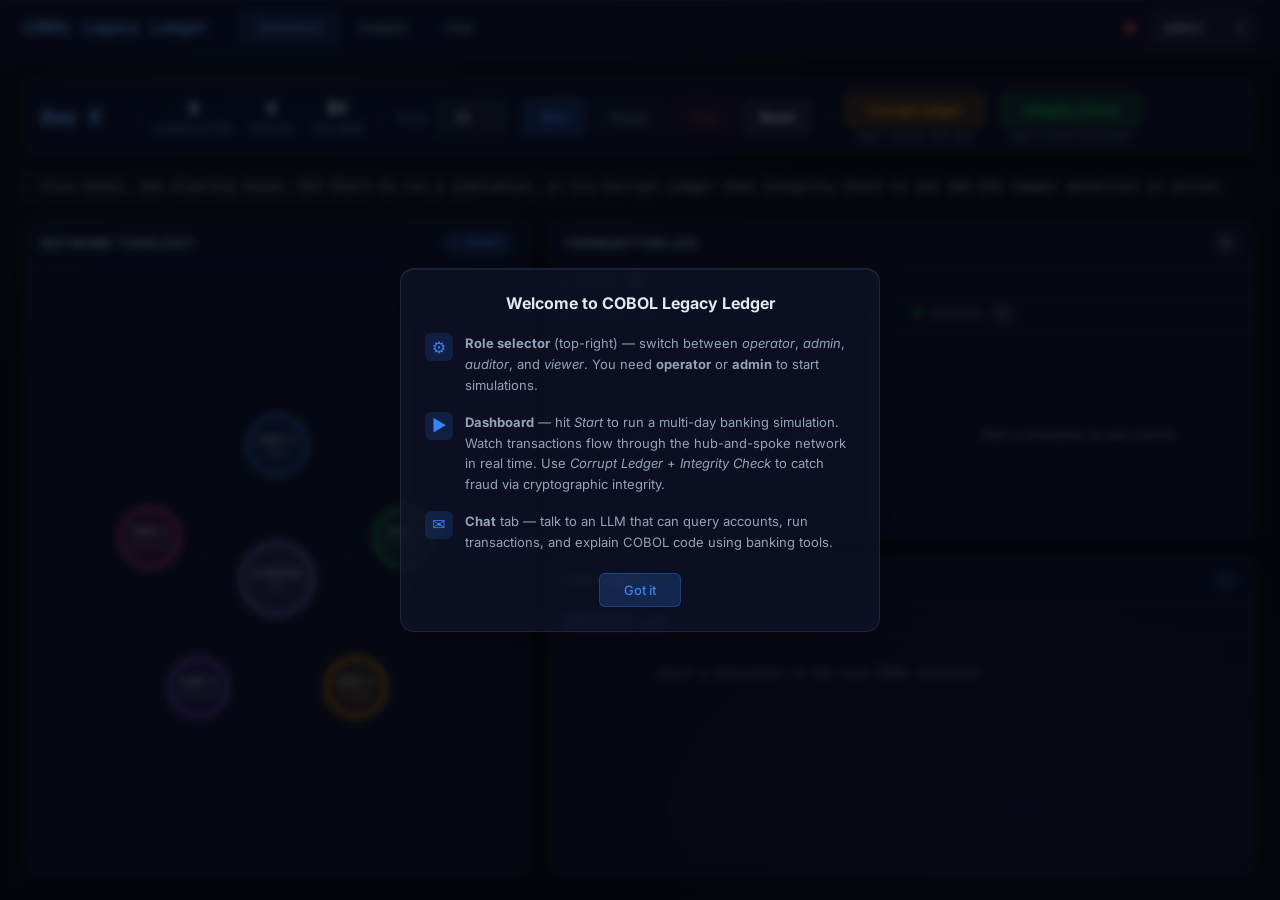
==== commit 5eb1969f: "chore: Update repository references and enhance documentation - Changed repository URLs in CONTRIBUT" ====
--- a/console/index.html
+++ b/console/index.html
@@ -158,10 +158,9 @@
               <span class="cobol-ticker__sep">/</span>
               <span class="cobol-ticker__para" id="cobolParagraph">—</span>
             </div>
-            <div class="cobol-ticker__viewport" id="cobolViewport">
+            <div class="cobol-term" id="cobolTerminal">
               <span style="color: var(--text-muted)">Start a simulation to see live COBOL execution</span>
             </div>
-            <div class="cobol-ticker__log" id="cobolLog"></div>
           </div>
         </div>
 
--- a/console/css/dashboard.css
+++ b/console/css/dashboard.css
@@ -201,38 +201,35 @@
   color: var(--text-muted);
 }
 
-.cobol-ticker__viewport {
+.cobol-term {
+  flex: 1;
+  overflow-y: auto;
   padding: var(--sp-2) var(--sp-3);
   font-family: var(--font-mono);
   font-size: var(--text-xs);
-  line-height: 1.6;
+  line-height: 1.5;
   white-space: pre;
   tab-size: 4;
-  min-height: 80px;
-  max-height: 180px;
-  overflow-y: auto;
-  border-bottom: 1px solid var(--glass-border);
-}
-
-.cobol-ticker__log {
-  flex: 1;
-  overflow-y: auto;
-  padding: var(--sp-1) var(--sp-3);
-  min-height: 0;
-}
-
-.cobol-ticker__log-entry {
-  font-family: var(--font-mono);
-  font-size: var(--text-2xs);
-  color: var(--text-muted);
-  padding: 1px 0;
+  min-height: 0;
+}
+
+.cobol-term__entry {
+  border-left: 2px solid rgba(255, 255, 255, 0.06);
+  padding-left: var(--sp-2);
+  margin-bottom: var(--sp-1);
+}
+
+.cobol-term__header {
+  color: var(--text-accent);
+  font-size: var(--text-2xs);
+  font-weight: 600;
   white-space: nowrap;
-  overflow: hidden;
-  text-overflow: ellipsis;
-}
-
-.cobol-ticker__log-entry--active {
+}
+
+.cobol-term__code {
   color: var(--text-secondary);
+  font-size: var(--text-xs);
+  line-height: 1.4;
 }
 
 /* ── COBOL Full-File Modal ──────────────────────────────────────── */
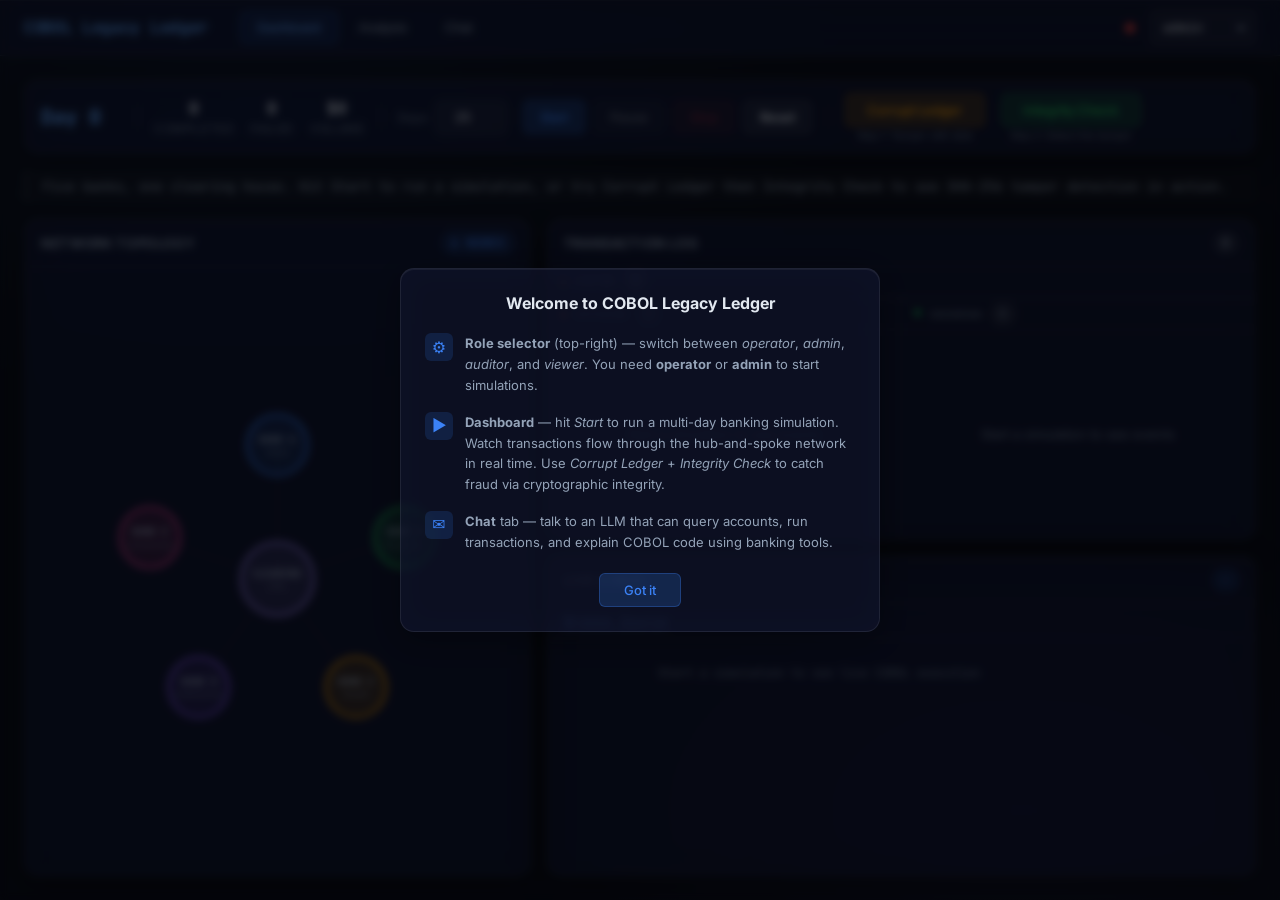
==== commit 19664d8a: "chore: Clean up repository by removing obsolete files and adding support documentation - Deleted unu" ====
--- a/console/index.html
+++ b/console/index.html
@@ -154,9 +154,7 @@
             </div>
             <div class="cobol-ticker__header" id="cobolTickerHeader">
               <span class="cobol-ticker__file" id="cobolFileName"
-                    title="Click to view full file">SMOKETEST.cob</span>
-              <span class="cobol-ticker__sep">/</span>
-              <span class="cobol-ticker__para" id="cobolParagraph">—</span>
+                    title="Click to browse COBOL source">Browse Source</span>
             </div>
             <div class="cobol-term" id="cobolTerminal">
               <span style="color: var(--text-muted)">Start a simulation to see live COBOL execution</span>
--- a/console/css/dashboard.css
+++ b/console/css/dashboard.css
@@ -188,17 +188,6 @@
 
 .cobol-ticker__file:hover {
   color: #93c5fd;
-}
-
-.cobol-ticker__sep {
-  color: var(--text-muted);
-  font-size: var(--text-xs);
-}
-
-.cobol-ticker__para {
-  font-family: var(--font-mono);
-  font-size: var(--text-xs);
-  color: var(--text-muted);
 }
 
 .cobol-term {
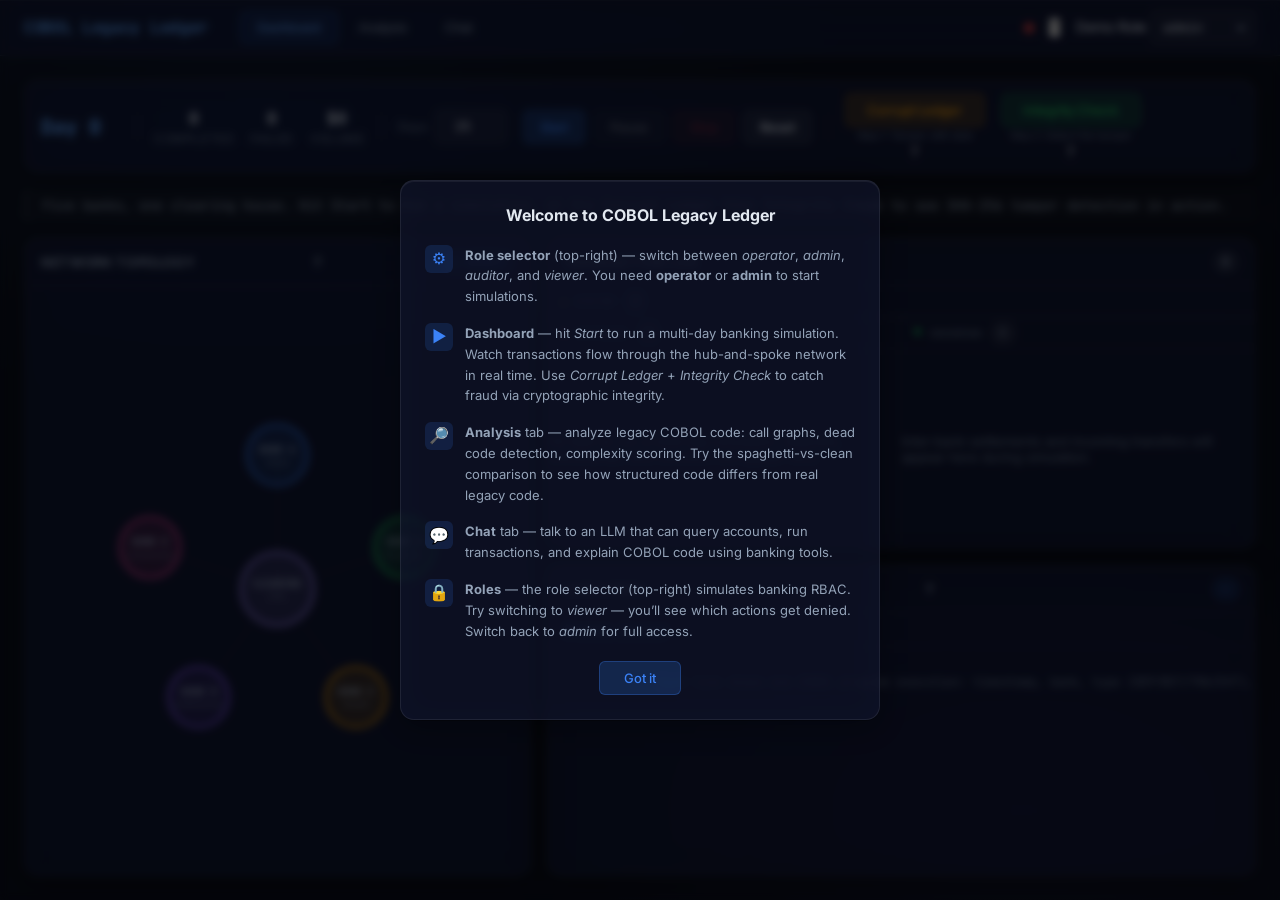
==== commit 341ea002: "feat: Enhance Dockerfile and UI for execution tracing - Updated Dockerfile to include necessary COBO" ====
--- a/console/index.html
+++ b/console/index.html
@@ -31,12 +31,16 @@
     </div>
     <div class="nav__spacer"></div>
     <div class="health-dot" id="healthDot" title="API health"></div>
-    <select class="select" id="roleSelect" title="RBAC role — operator or admin required to run simulations">
-      <option value="admin" selected>admin</option>
-      <option value="operator">operator</option>
-      <option value="auditor">auditor</option>
-      <option value="viewer">viewer</option>
-    </select>
+    <button class="nav__help-btn" id="btnShowHelp" title="Show onboarding guide">?</button>
+    <div class="nav__role-group">
+      <label class="nav__role-label" for="roleSelect">Demo Role</label>
+      <select class="select" id="roleSelect" title="RBAC role — operator or admin required to run simulations">
+        <option value="admin" selected>admin</option>
+        <option value="operator">operator</option>
+        <option value="auditor">auditor</option>
+        <option value="viewer">viewer</option>
+      </select>
+    </div>
   </nav>
 
   <!-- ── Main Content ──────────────────────────────────────────── -->
@@ -81,12 +85,14 @@
           <div class="controls__divider"></div>
 
           <div class="controls__action">
-            <button class="btn btn--warning" id="btnTamper" title="Directly modify BANK_C's balance in the flat file, bypassing COBOL and the integrity chain">Corrupt Ledger</button>
+            <button class="btn btn--warning" id="btnTamper">Corrupt Ledger</button>
             <span class="controls__hint">Step 1: Tamper with data</span>
+            <span class="help-tip" data-help="This directly edits BANK_C's flat file, bypassing COBOL and the integrity chain. It simulates an insider threat — someone modifying data outside the application layer.">?<span class="help-tip__content"></span></span>
           </div>
           <div class="controls__action">
-            <button class="btn btn--success" id="btnVerify" title="Verify SHA-256 hash chains across all 6 nodes — detects any data that was modified outside of COBOL">Integrity Check</button>
+            <button class="btn btn--success" id="btnVerify">Integrity Check</button>
             <span class="controls__hint">Step 2: Detect the tamper</span>
+            <span class="help-tip" data-help="Runs SHA-256 hash chain verification across all 6 nodes. Compares DAT file balances against cryptographic snapshots stored in each node's database.">?<span class="help-tip__content"></span></span>
           </div>
         </div>
 
@@ -99,6 +105,7 @@
         <div class="dashboard-grid__graph glass network-graph" id="networkGraph">
           <div class="glass__header">
             <span>Network Topology</span>
+            <span class="help-tip" data-help="Hub-and-spoke: 5 banks route inter-bank transfers through the central clearing house. Click any node to view its accounts and chain integrity. Lines flash when funds move between nodes.">?<span class="help-tip__content"></span></span>
             <span class="badge badge--info" id="nodesOnline">6 nodes</span>
           </div>
           <div class="network-graph__svg-wrap" id="graphContainer"></div>
@@ -129,7 +136,7 @@
                   <span class="badge" id="feedCountOut">0</span>
                 </div>
                 <div class="feed-split__list" id="feedListOut">
-                  <div class="feed__empty">Start a simulation to see events</div>
+                  <div class="feed__empty">Hit Start to run a multi-day simulation. Deposits, withdrawals, and transfers will appear here.</div>
                 </div>
               </div>
               <div class="feed-split__divider"></div>
@@ -140,7 +147,7 @@
                   <span class="badge" id="feedCountIn">0</span>
                 </div>
                 <div class="feed-split__list" id="feedListIn">
-                  <div class="feed__empty">Start a simulation to see events</div>
+                  <div class="feed__empty">Inter-bank settlements and incoming transfers will appear here during simulation.</div>
                 </div>
               </div>
             </div>
@@ -150,6 +157,7 @@
           <div class="glass cobol-ticker" id="cobolViewer">
             <div class="glass__header">
               <span>Live COBOL</span>
+              <span class="help-tip" data-help="Shows a real-time log of every transaction the simulator processes. Each line = one COBOL program execution with timestamp, bank, type, account, amount, and status.">?<span class="help-tip__content"></span></span>
               <span class="badge badge--info" id="cobolProgramBadge">—</span>
             </div>
             <div class="cobol-ticker__header" id="cobolTickerHeader">
@@ -157,7 +165,7 @@
                     title="Click to browse COBOL source">Browse Source</span>
             </div>
             <div class="cobol-term" id="cobolTerminal">
-              <span style="color: var(--text-muted)">Start a simulation to see live COBOL execution</span>
+              <span style="color: var(--text-muted)">Each line shows one COBOL program execution: timestamp, bank, type (DEP/WIT/TRA/EXT), account, amount, and status (OK/FAIL). Hit Start above to begin.</span>
             </div>
           </div>
         </div>
@@ -213,7 +221,7 @@
               </select>
             </div>
             <div id="execPathContainer">
-              <span style="color: var(--text-muted); font-size: var(--text-xs);">Select an entry point to trace execution</span>
+              <span style="color: var(--text-muted); font-size: var(--text-xs);">Click Analyze to trace all execution paths</span>
             </div>
           </div>
 
@@ -258,13 +266,10 @@
               <button class="btn btn--sm" id="btnAnthropic">Anthropic</button>
             </div>
             <select class="chat-sidebar__model-select" id="modelSelect" title="Model">
-              <option value="qwen2.5:3b">qwen2.5:3b</option>
-              <option value="llama3.1">llama3.1</option>
-              <option value="mistral">mistral</option>
-              <option value="codellama">codellama</option>
+              <!-- Populated dynamically from /api/provider/status -->
             </select>
             <input type="password" class="chat-sidebar__api-key" id="apiKeyInput"
-                   placeholder="sk-ant-..." title="Anthropic API Key (optional)">
+                   placeholder="sk-ant-... (paste to enable Anthropic)" title="Anthropic API Key — paste your own key to unlock all models">
           </div>
 
           <div class="chat-sidebar__section">
@@ -349,10 +354,26 @@
           </div>
         </div>
         <div class="onboarding__step">
-          <span class="onboarding__icon">&#9993;</span>
+          <span class="onboarding__icon">&#128270;</span>
+          <div>
+            <strong>Analysis</strong> tab &mdash; analyze legacy COBOL code: call graphs,
+            dead code detection, complexity scoring. Try the spaghetti-vs-clean comparison
+            to see how structured code differs from real legacy code.
+          </div>
+        </div>
+        <div class="onboarding__step">
+          <span class="onboarding__icon">&#128172;</span>
           <div>
             <strong>Chat</strong> tab &mdash; talk to an LLM that can query accounts,
             run transactions, and explain COBOL code using banking tools.
+          </div>
+        </div>
+        <div class="onboarding__step">
+          <span class="onboarding__icon">&#128274;</span>
+          <div>
+            <strong>Roles</strong> &mdash; the role selector (top-right) simulates banking RBAC.
+            Try switching to <em>viewer</em> &mdash; you&rsquo;ll see which actions get denied.
+            Switch back to <em>admin</em> for full access.
           </div>
         </div>
       </div>
--- a/console/css/analysis.css
+++ b/console/css/analysis.css
@@ -338,6 +338,31 @@
   font-family: var(--font-mono);
   font-size: var(--text-xs);
   border: 1px solid var(--glass-border);
+  cursor: pointer;
+  transition: all var(--transition-fast);
+}
+
+.exec-path__step:hover {
+  border-color: rgba(59, 130, 246, 0.3);
+  background: rgba(59, 130, 246, 0.1);
+}
+
+.exec-path__step--active {
+  border-color: var(--text-accent);
+  background: rgba(59, 130, 246, 0.15);
+  color: var(--text-accent);
+  font-weight: 600;
+}
+
+/* Loading indicator for auto-trace */
+.exec-path__loading {
+  display: flex;
+  align-items: center;
+  justify-content: center;
+  padding: var(--sp-4);
+  color: var(--text-muted);
+  font-size: var(--text-sm);
+  font-style: italic;
 }
 
 .exec-path__arrow {
@@ -347,6 +372,7 @@
 
 .exec-path__arrow--GOTO { color: var(--danger); }
 .exec-path__arrow--ALTER { color: #f59e0b; }
+.exec-path__arrow--ALTER_GOTO { color: #f59e0b; }
 .exec-path__arrow--FALL_THROUGH { color: var(--text-muted); }
 .exec-path__arrow--PERFORM { color: var(--success); }
 
@@ -451,10 +477,29 @@
 }
 
 /* ── Selected Node in Call Graph ──────────────────────────────── */
-.cg-node--selected .cg-node__rect {
+.cg-node--selected .cg-node__hit {
   stroke-width: 3;
   stroke: var(--text-accent) !important;
+  fill: transparent;
+  rx: 6;
+  ry: 6;
+}
+
+/* Background rect for selected node */
+.cg-node__rect--selected {
+  stroke-width: 3 !important;
+  stroke: var(--text-accent) !important;
   filter: drop-shadow(0 0 4px rgba(59, 130, 246, 0.5));
+}
+
+/* Connected edges get slightly thicker stroke when a node is isolated */
+.cg-edge--connected {
+  stroke-width: 2 !important;
+}
+
+/* Smooth transition on edge opacity for isolation */
+.cg-edge {
+  transition: opacity 0.2s ease;
 }
 
 /* ── Cross-File Edge Types ────────────────────────────────────── */
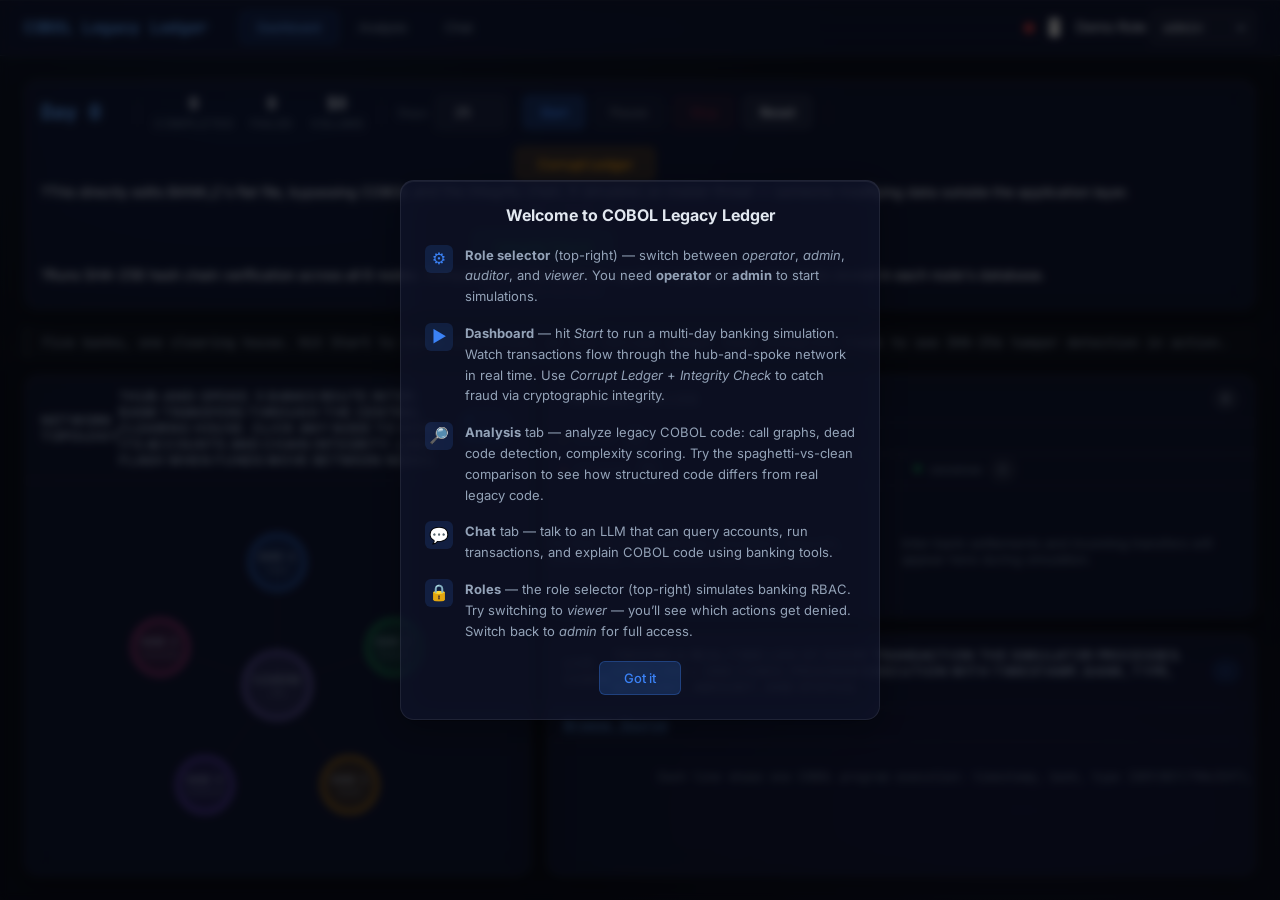
==== commit 5158cb53: "feat: WS3 EventBus + context-aware chat (stripped scope) Build foundational EventBus for cross-modul" ====
--- a/console/index.html
+++ b/console/index.html
@@ -86,13 +86,13 @@
 
           <div class="controls__action">
             <button class="btn btn--warning" id="btnTamper">Corrupt Ledger</button>
+            <span class="help-tip help-tip--down" data-help="This directly edits BANK_C's flat file, bypassing COBOL and the integrity chain. It simulates an insider threat — someone modifying data outside the application layer.">?<span class="help-tip__content"></span></span>
             <span class="controls__hint">Step 1: Tamper with data</span>
-            <span class="help-tip" data-help="This directly edits BANK_C's flat file, bypassing COBOL and the integrity chain. It simulates an insider threat — someone modifying data outside the application layer.">?<span class="help-tip__content"></span></span>
           </div>
           <div class="controls__action">
             <button class="btn btn--success" id="btnVerify">Integrity Check</button>
+            <span class="help-tip help-tip--down" data-help="Runs SHA-256 hash chain verification across all 6 nodes. Compares DAT file balances against cryptographic snapshots stored in each node's database.">?<span class="help-tip__content"></span></span>
             <span class="controls__hint">Step 2: Detect the tamper</span>
-            <span class="help-tip" data-help="Runs SHA-256 hash chain verification across all 6 nodes. Compares DAT file balances against cryptographic snapshots stored in each node's database.">?<span class="help-tip__content"></span></span>
           </div>
         </div>
 
@@ -290,6 +290,10 @@
 
         <!-- Chat Main -->
         <div class="chat-main">
+          <div class="chat-context-bar" id="chatContextBar">
+            <span class="chat-context-bar__label">Context:</span>
+            <span class="chat-context-bar__badge" id="chatContextBadge"></span>
+          </div>
           <div class="chat-messages" id="chatMessages">
             <div class="chat-empty">
               <div class="chat-empty__icon">&#9001;/&#9002;</div>
@@ -418,6 +422,7 @@
   </div>
 
   <!-- Scripts -->
+  <script src="js/event-bus.js"></script>
   <script src="js/utils.js"></script>
   <script src="js/api-client.js"></script>
   <script src="js/network-graph.js"></script>
--- a/console/css/chat.css
+++ b/console/css/chat.css
@@ -2,6 +2,30 @@
    Sidebar, provider toggle, session list, message bubbles,
    tool call cards, input bar, typing indicator.
    ────────────────────────────────────────────────────────────────── */
+
+/* ── Context Bar ─────────────────────────────────────────────────── */
+.chat-context-bar {
+  display: flex;
+  align-items: center;
+  gap: var(--sp-2);
+  padding: var(--sp-1) var(--sp-3);
+  background: rgba(59, 130, 246, 0.06);
+  border-bottom: 1px solid var(--glass-border);
+  font-size: var(--text-xs);
+  min-height: 24px;
+}
+
+.chat-context-bar__label {
+  color: var(--text-muted);
+  font-weight: 600;
+  text-transform: uppercase;
+  letter-spacing: 0.04em;
+}
+
+.chat-context-bar__badge {
+  color: var(--text-accent);
+  font-family: var(--font-mono);
+}
 
 /* ── Sidebar ─────────────────────────────────────────────────────── */
 .chat-sidebar {
--- a/console/css/analysis.css
+++ b/console/css/analysis.css
@@ -452,6 +452,18 @@
   background: rgba(255, 255, 255, 0.05);
 }
 
+.exec-path__ask-link {
+  margin-left: auto;
+  font-size: 10px;
+  padding: 1px 6px;
+  opacity: 0;
+  transition: opacity var(--transition-fast);
+}
+
+.exec-path__group-header:hover .exec-path__ask-link {
+  opacity: 1;
+}
+
 .exec-path__group-body {
   display: none;
   padding: var(--sp-2) var(--sp-3);
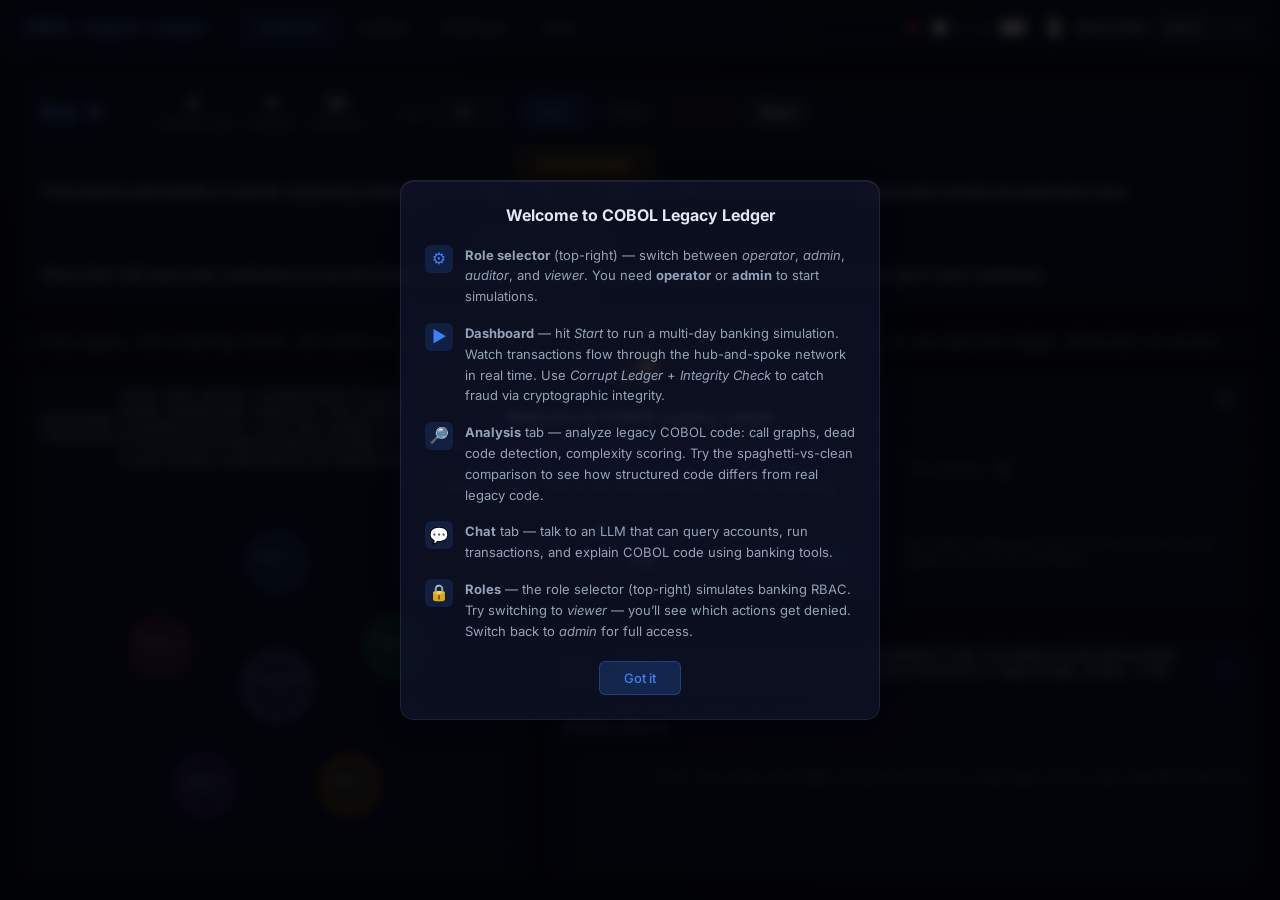
==== commit d63ccbdd: "feat: WS5 + WS6 — Mainframe dashboard + polish & historical enrichment WS5 (COBOL Mainframe Dashboar" ====
--- a/console/index.html
+++ b/console/index.html
@@ -18,6 +18,8 @@
   <link rel="stylesheet" href="css/dashboard.css">
   <link rel="stylesheet" href="css/chat.css">
   <link rel="stylesheet" href="css/analysis.css">
+  <link rel="stylesheet" href="css/mainframe.css">
+  <link rel="stylesheet" href="css/polish.css">
 </head>
 <body>
 
@@ -27,10 +29,16 @@
     <div class="nav__tabs" role="tablist" aria-label="Main navigation">
       <button class="nav__tab nav__tab--active" data-view="dashboard" role="tab" aria-selected="true" aria-controls="view-dashboard" id="tab-dashboard">Dashboard</button>
       <button class="nav__tab" data-view="analysis" role="tab" aria-selected="false" aria-controls="view-analysis" id="tab-analysis">Analysis</button>
+      <button class="nav__tab" data-view="mainframe" role="tab" aria-selected="false" aria-controls="view-mainframe" id="tab-mainframe">Mainframe</button>
       <button class="nav__tab" data-view="chat" role="tab" aria-selected="false" aria-controls="view-chat" id="tab-chat">Chat</button>
     </div>
     <div class="nav__spacer"></div>
     <div class="health-dot" id="healthDot" title="API health"></div>
+    <div class="fun-facts-group">
+      <input type="checkbox" id="funFactsToggle">
+      <label for="funFactsToggle">Fun Facts</label>
+      <button class="nav__help-btn" id="btnTimeline" title="COBOL Timeline" style="font-size: 10px; padding: 0 4px;">TL</button>
+    </div>
     <button class="nav__help-btn" id="btnShowHelp" title="Show onboarding guide">?</button>
     <div class="nav__role-group">
       <label class="nav__role-label" for="roleSelect">Demo Role</label>
@@ -42,6 +50,9 @@
       </select>
     </div>
   </nav>
+
+  <!-- ── Breadcrumb Bar ────────────────────────────────────────── -->
+  <div class="breadcrumb-bar" id="breadcrumbBar"></div>
 
   <!-- ── Main Content ──────────────────────────────────────────── -->
   <main class="main">
@@ -195,6 +206,7 @@
           <button class="btn btn--primary" id="btnAnalyze">Analyze</button>
           <button class="btn" id="btnCompare">Compare Spaghetti vs Clean</button>
           <button class="btn" id="btnCrossFile">Cross-File Analysis</button>
+          <button class="btn" id="btnDataFlow">Data Flow</button>
         </div>
 
         <!-- Analysis Summary Stats -->
@@ -212,10 +224,23 @@
             <div class="call-graph__svg-wrap" id="callGraphContainer"></div>
           </div>
 
-          <!-- Execution Path / Details -->
+          <!-- Execution Path / Paragraph Detail (tabbed) -->
           <div class="glass" id="analysisDetailsCard">
             <div class="glass__header">
-              <span>Execution Trace</span>
+              <div class="detail-tabs">
+                <button class="detail-tab detail-tab--active" id="tabTrace">Trace</button>
+                <button class="detail-tab" id="tabDetail">Detail</button>
+              </div>
+              <div class="trace-anim" id="traceAnimControls" style="display: none;">
+                <button class="btn btn--xs" id="btnTracePlay" title="Play animation">&#9654;</button>
+                <button class="btn btn--xs" id="btnTracePause" title="Pause" disabled>&#9208;</button>
+                <button class="btn btn--xs" id="btnTraceStep" title="Step forward">&#9197;</button>
+                <select class="select" id="traceSpeedSelect" style="width: auto; font-size: var(--text-xs);">
+                  <option value="800">Slow</option>
+                  <option value="400" selected>Medium</option>
+                  <option value="150">Fast</option>
+                </select>
+              </div>
               <select class="select" id="traceEntrySelect" style="width: auto; font-size: var(--text-xs);">
                 <option value="">Select entry point...</option>
               </select>
@@ -223,6 +248,7 @@
             <div id="execPathContainer">
               <span style="color: var(--text-muted); font-size: var(--text-xs);">Click Analyze to trace all execution paths</span>
             </div>
+            <div id="paragraphDetailContainer" style="display: none;"></div>
           </div>
 
         </div>
@@ -246,6 +272,92 @@
           <div id="crossFileSummary" style="padding: var(--sp-3);"></div>
         </div>
 
+        <!-- Data Flow Analysis (hidden by default) -->
+        <div class="glass" id="dataFlowCard" style="display: none;">
+          <div class="glass__header">
+            <span>Data Flow Analysis</span>
+            <button class="btn btn--sm" id="btnCloseDataFlow">Close</button>
+          </div>
+          <div id="dataFlowContainer"></div>
+        </div>
+
+      </div>
+    </section>
+
+    <!-- ═══ Mainframe View ══════════════════════════════════════ -->
+    <section class="view" id="view-mainframe" role="tabpanel" aria-labelledby="tab-mainframe">
+      <div class="mainframe-layout">
+
+        <!-- Controls -->
+        <div class="glass controls mainframe-controls">
+          <select class="select" id="mainframeTemplateSelect" title="Load a starter template">
+            <option value="">Load template...</option>
+            <option value="crud">CRUD Program</option>
+            <option value="report">Report Program</option>
+            <option value="batch">Batch Processor</option>
+            <option value="copybook">Copybook Record</option>
+          </select>
+          <div class="controls__divider"></div>
+          <button class="btn" id="btnFormatToggle" title="Toggle fixed/free format">Format</button>
+          <span class="mf-format-badge mf-format-badge--free" id="formatBadge">FREE</span>
+          <select class="select" id="dialectSelect" title="Compiler dialect" style="width: auto; font-size: var(--text-xs);">
+            <option value="default">Default</option>
+            <option value="ibm">IBM</option>
+            <option value="mf">Micro Focus</option>
+            <option value="cobol2014">COBOL 2014</option>
+          </select>
+          <div class="controls__divider"></div>
+          <button class="btn btn--primary" id="btnCompile">Compile</button>
+        </div>
+
+        <!-- Three-column grid: Editor | Output | Sidebar -->
+        <div class="mainframe-grid">
+
+          <!-- Editor -->
+          <div class="glass mf-editor">
+            <div class="glass__header">
+              <span>COBOL Editor</span>
+              <span class="badge badge--info" id="editorLineCount">0 lines</span>
+            </div>
+            <div class="mf-editor__wrap">
+              <div class="mf-editor__gutter" id="mainframeGutter">1</div>
+              <div class="mf-editor__content" id="mainframeContent">
+                <div class="mf-editor__col-indicators" id="mainframeColIndicators"></div>
+                <div class="mf-editor__overlay" id="mainframeOverlay"></div>
+                <textarea class="mf-editor__textarea" id="mainframeEditor"
+                  spellcheck="false" autocomplete="off" autocorrect="off" autocapitalize="off"
+                  placeholder="       IDENTIFICATION DIVISION.&#10;       PROGRAM-ID. STUDENT.&#10;       PROCEDURE DIVISION.&#10;           DISPLAY 'HELLO COBOL'.&#10;           STOP RUN."></textarea>
+              </div>
+            </div>
+          </div>
+
+          <!-- Output -->
+          <div class="glass mf-output">
+            <div class="glass__header">
+              <span>JCL Output</span>
+            </div>
+            <div class="mf-output__terminal" id="mainframeTerminal">
+              <div class="mf-output__placeholder">Compile your COBOL program to see JCL-style output here.</div>
+            </div>
+          </div>
+
+          <!-- Quick Reference Sidebar -->
+          <div class="mf-sidebar">
+            <div class="glass mf-sidebar__section">
+              <div class="mf-sidebar__header">FILE STATUS Codes</div>
+              <div class="mf-sidebar__body" id="refFileStatus"></div>
+            </div>
+            <div class="glass mf-sidebar__section">
+              <div class="mf-sidebar__header">ABEND Codes</div>
+              <div class="mf-sidebar__body" id="refAbendCodes"></div>
+            </div>
+            <div class="glass mf-sidebar__section">
+              <div class="mf-sidebar__header">Dialect Notes</div>
+              <div class="mf-sidebar__body" id="refDialect"></div>
+            </div>
+          </div>
+
+        </div>
       </div>
     </section>
 
@@ -429,6 +541,13 @@
   <script src="js/cobol-viewer.js"></script>
   <script src="js/call-graph.js"></script>
   <script src="js/compare-viewer.js"></script>
+  <script src="js/paragraph-detail.js"></script>
+  <script src="js/data-flow-view.js"></script>
+  <script src="js/mainframe.js"></script>
+  <script src="js/fun-facts.js"></script>
+  <script src="js/onboarding.js"></script>
+  <script src="js/chain-defense.js"></script>
+  <script src="js/breadcrumbs.js"></script>
   <script src="js/dashboard.js"></script>
   <script src="js/chat.js"></script>
   <script src="js/analysis.js"></script>
--- a/console/css/analysis.css
+++ b/console/css/analysis.css
@@ -532,3 +532,574 @@
   stroke-dasharray: 3 3;
   stroke-width: 1.5;
 }
+
+/* ── Detail Tabs (Trace / Detail toggle) ─────────────────────── */
+.detail-tabs {
+  display: flex;
+  gap: 2px;
+}
+
+.detail-tab {
+  padding: 4px 12px;
+  font-size: var(--text-xs);
+  font-weight: 600;
+  background: transparent;
+  border: 1px solid var(--glass-border);
+  border-radius: var(--radius-sm);
+  color: var(--text-muted);
+  cursor: pointer;
+  transition: all var(--transition-fast);
+}
+
+.detail-tab:hover {
+  background: rgba(255, 255, 255, 0.05);
+  color: var(--text-secondary);
+}
+
+.detail-tab--active {
+  background: rgba(59, 130, 246, 0.15);
+  border-color: rgba(59, 130, 246, 0.4);
+  color: var(--text-accent);
+}
+
+/* ── Trace Animation Controls ────────────────────────────────── */
+.trace-anim {
+  display: flex;
+  align-items: center;
+  gap: var(--sp-1);
+  margin-left: auto;
+}
+
+.trace-anim .btn--xs {
+  min-width: 28px;
+  padding: 2px 6px;
+  font-size: 12px;
+}
+
+/* ── Node Flash Animations (trace playback) ──────────────────── */
+@keyframes flash-green {
+  0%   { fill: rgba(34, 197, 94, 0.6); }
+  100% { fill: rgba(34, 197, 94, 0.15); }
+}
+@keyframes flash-red {
+  0%   { fill: rgba(239, 68, 68, 0.6); }
+  100% { fill: rgba(239, 68, 68, 0.2); }
+}
+@keyframes flash-amber {
+  0%   { fill: rgba(245, 158, 11, 0.6); }
+  100% { fill: rgba(245, 158, 11, 0.2); }
+}
+
+.cg-node__rect--flash-perform {
+  animation: flash-green 0.5s ease-out;
+  fill: rgba(34, 197, 94, 0.35) !important;
+  stroke: #22c55e !important;
+  stroke-width: 2.5 !important;
+}
+
+.cg-node__rect--flash-goto {
+  animation: flash-red 0.5s ease-out;
+  fill: rgba(239, 68, 68, 0.35) !important;
+  stroke: #ef4444 !important;
+  stroke-width: 2.5 !important;
+}
+
+.cg-node__rect--flash-alter {
+  animation: flash-amber 0.5s ease-out;
+  fill: rgba(245, 158, 11, 0.35) !important;
+  stroke: #f59e0b !important;
+  stroke-width: 2.5 !important;
+}
+
+/* Animation step highlight (distinct from selection highlight) */
+.exec-path__step--anim-active {
+  border-color: var(--success) !important;
+  background: rgba(34, 197, 94, 0.2) !important;
+  color: var(--success) !important;
+  font-weight: 700;
+  box-shadow: 0 0 6px rgba(34, 197, 94, 0.3);
+}
+
+/* ── Paragraph Detail Panel ──────────────────────────────────── */
+#paragraphDetailContainer {
+  padding: var(--sp-3);
+  overflow-y: auto;
+  flex: 1;
+  min-height: 0;
+}
+
+.para-detail__loading {
+  color: var(--text-muted);
+  font-size: var(--text-sm);
+  font-style: italic;
+}
+
+.para-detail__header {
+  display: flex;
+  align-items: center;
+  gap: var(--sp-2);
+  margin-bottom: var(--sp-3);
+  padding-bottom: var(--sp-2);
+  border-bottom: 1px solid var(--glass-border);
+}
+
+.para-detail__name {
+  font-family: var(--font-mono);
+  font-size: var(--text-base);
+  font-weight: 700;
+  color: var(--text-primary);
+}
+
+.para-detail__tag {
+  font-size: 9px;
+  font-weight: 700;
+  padding: 2px 6px;
+  border-radius: 3px;
+  text-transform: uppercase;
+  letter-spacing: 0.04em;
+}
+
+.para-detail__tag--dead {
+  background: rgba(239, 68, 68, 0.2);
+  color: var(--danger);
+}
+
+.para-detail__tag--alter {
+  background: rgba(245, 158, 11, 0.2);
+  color: #f59e0b;
+}
+
+.para-detail__section {
+  margin-bottom: var(--sp-3);
+}
+
+.para-detail__section-title {
+  font-size: var(--text-xs);
+  font-weight: 600;
+  color: var(--text-muted);
+  text-transform: uppercase;
+  letter-spacing: 0.04em;
+  margin-bottom: var(--sp-2);
+}
+
+/* ── Complexity Factors ──────────────────────────────────────── */
+.para-detail__factors {
+  display: flex;
+  flex-wrap: wrap;
+  gap: var(--sp-1);
+}
+
+.para-detail__factor {
+  display: inline-block;
+  padding: 2px 8px;
+  font-family: var(--font-mono);
+  font-size: var(--text-xs);
+  background: var(--bg-elevated);
+  border: 1px solid var(--glass-border);
+  border-radius: 4px;
+  color: var(--text-secondary);
+}
+
+.para-detail__factor--kb {
+  cursor: pointer;
+  border-color: rgba(59, 130, 246, 0.3);
+}
+
+.para-detail__factor--kb:hover {
+  background: rgba(59, 130, 246, 0.1);
+  border-color: rgba(59, 130, 246, 0.5);
+  color: var(--text-accent);
+}
+
+/* ── Knowledge Base Card (popover) ───────────────────────────── */
+.kb-card {
+  margin-top: var(--sp-2);
+  padding: var(--sp-3);
+  border: 1px solid rgba(59, 130, 246, 0.3);
+  border-radius: var(--radius-sm);
+  font-size: var(--text-xs);
+  line-height: 1.5;
+  animation: fadeIn 0.15s ease-out;
+}
+
+@keyframes fadeIn {
+  from { opacity: 0; transform: translateY(-4px); }
+  to   { opacity: 1; transform: translateY(0); }
+}
+
+.kb-card__header {
+  display: flex;
+  align-items: center;
+  gap: var(--sp-2);
+  margin-bottom: var(--sp-2);
+  padding-bottom: var(--sp-2);
+  border-bottom: 1px solid var(--glass-border);
+}
+
+.kb-card__name {
+  font-family: var(--font-mono);
+  font-weight: 700;
+  color: var(--text-accent);
+}
+
+.kb-card__era {
+  font-size: 10px;
+  color: var(--text-muted);
+  padding: 1px 5px;
+  background: var(--bg-elevated);
+  border-radius: 3px;
+}
+
+.kb-card__close {
+  margin-left: auto;
+  background: none;
+  border: none;
+  color: var(--text-muted);
+  cursor: pointer;
+  font-size: var(--text-base);
+  padding: 0 4px;
+}
+
+.kb-card__close:hover { color: var(--text-primary); }
+
+.kb-card__body p {
+  margin: 0 0 var(--sp-2);
+  color: var(--text-secondary);
+}
+
+.kb-card__row {
+  margin-bottom: var(--sp-1);
+  color: var(--text-secondary);
+}
+
+.kb-card__row--risk {
+  color: var(--danger);
+}
+
+/* ── Control Flow Edges ──────────────────────────────────────── */
+.para-detail__edges {
+  display: flex;
+  flex-direction: column;
+  gap: var(--sp-2);
+}
+
+.para-detail__edge-group {
+  display: flex;
+  flex-wrap: wrap;
+  align-items: center;
+  gap: var(--sp-1);
+}
+
+.para-detail__edge-label {
+  font-size: var(--text-xs);
+  font-weight: 600;
+  color: var(--text-muted);
+  min-width: 72px;
+}
+
+.para-detail__edge-target {
+  display: inline-flex;
+  align-items: center;
+  gap: 4px;
+  padding: 2px 8px;
+  font-family: var(--font-mono);
+  font-size: var(--text-xs);
+  background: var(--bg-elevated);
+  border: 1px solid var(--glass-border);
+  border-radius: 4px;
+  cursor: pointer;
+  transition: all var(--transition-fast);
+}
+
+.para-detail__edge-target:hover {
+  background: rgba(59, 130, 246, 0.1);
+  border-color: rgba(59, 130, 246, 0.4);
+}
+
+.para-detail__edge-target small {
+  font-size: 9px;
+  opacity: 0.6;
+}
+
+.para-detail__edge-type--PERFORM { border-left: 3px solid var(--success); }
+.para-detail__edge-type--GOTO { border-left: 3px solid var(--danger); }
+.para-detail__edge-type--ALTER { border-left: 3px solid #f59e0b; }
+.para-detail__edge-type--PERFORM_THRU { border-left: 3px solid var(--info); }
+.para-detail__edge-type--FALL_THROUGH { border-left: 3px solid var(--text-muted); }
+
+/* ── Data Flow Fields ────────────────────────────────────────── */
+.para-detail__fields {
+  display: flex;
+  flex-direction: column;
+  gap: var(--sp-2);
+}
+
+.para-detail__field-group {
+  display: flex;
+  flex-wrap: wrap;
+  align-items: center;
+  gap: var(--sp-1);
+}
+
+.para-detail__field-label {
+  font-size: var(--text-xs);
+  font-weight: 600;
+  min-width: 48px;
+}
+
+.para-detail__field-label--read { color: var(--info); }
+.para-detail__field-label--write { color: var(--danger); }
+
+.para-detail__field {
+  display: inline-block;
+  padding: 1px 6px;
+  font-family: var(--font-mono);
+  font-size: 10px;
+  border-radius: 3px;
+}
+
+.para-detail__field--read {
+  background: rgba(59, 130, 246, 0.12);
+  color: var(--info);
+  border: 1px solid rgba(59, 130, 246, 0.25);
+}
+
+.para-detail__field--write {
+  background: rgba(239, 68, 68, 0.12);
+  color: var(--danger);
+  border: 1px solid rgba(239, 68, 68, 0.25);
+}
+
+.para-detail__empty {
+  font-size: var(--text-xs);
+  color: var(--text-muted);
+  font-style: italic;
+}
+
+/* ── Fix Pattern Link ────────────────────────────────────────── */
+.para-detail__fix {
+  margin-top: var(--sp-2);
+  padding-top: var(--sp-2);
+  border-top: 1px solid var(--glass-border);
+}
+
+/* ── Data Flow View ──────────────────────────────────────────── */
+#dataFlowContainer {
+  padding: var(--sp-3);
+  overflow-y: auto;
+  max-height: 600px;
+}
+
+.df-empty {
+  color: var(--text-muted);
+  font-size: var(--text-sm);
+  font-style: italic;
+  padding: var(--sp-4);
+}
+
+.df-summary {
+  display: flex;
+  gap: var(--sp-3);
+  padding: var(--sp-2) 0 var(--sp-3);
+  border-bottom: 1px solid var(--glass-border);
+  margin-bottom: var(--sp-3);
+}
+
+.df-summary__stat {
+  font-family: var(--font-mono);
+  font-size: var(--text-xs);
+  font-weight: 600;
+  color: var(--text-secondary);
+}
+
+.df-summary__stat--read { color: var(--info); }
+.df-summary__stat--write { color: var(--danger); }
+.df-summary__stat--warn { color: #f59e0b; }
+
+.df-field-list {
+  display: flex;
+  flex-direction: column;
+  gap: var(--sp-1);
+}
+
+.df-field {
+  border: 1px solid var(--glass-border);
+  border-radius: var(--radius-sm);
+  overflow: hidden;
+  transition: border-color var(--transition-fast);
+}
+
+.df-field--coupled {
+  border-color: rgba(245, 158, 11, 0.4);
+}
+
+.df-field--expanded {
+  border-color: rgba(59, 130, 246, 0.4);
+  background: rgba(59, 130, 246, 0.03);
+}
+
+.df-field__header {
+  display: flex;
+  justify-content: space-between;
+  align-items: center;
+  padding: var(--sp-2) var(--sp-3);
+  cursor: pointer;
+  transition: background var(--transition-fast);
+}
+
+.df-field__header:hover {
+  background: rgba(255, 255, 255, 0.03);
+}
+
+.df-field__name {
+  font-family: var(--font-mono);
+  font-size: var(--text-xs);
+  font-weight: 600;
+  color: var(--text-primary);
+}
+
+.df-field__counts {
+  display: flex;
+  align-items: center;
+  gap: var(--sp-2);
+}
+
+.df-field__count {
+  font-family: var(--font-mono);
+  font-size: 10px;
+  font-weight: 600;
+  padding: 1px 5px;
+  border-radius: 3px;
+}
+
+.df-field__count--read {
+  background: rgba(59, 130, 246, 0.15);
+  color: var(--info);
+}
+
+.df-field__count--write {
+  background: rgba(239, 68, 68, 0.15);
+  color: var(--danger);
+}
+
+.df-field__coupling {
+  font-size: 10px;
+  font-weight: 700;
+  color: #f59e0b;
+  padding: 1px 5px;
+  background: rgba(245, 158, 11, 0.15);
+  border-radius: 3px;
+}
+
+.df-field__detail {
+  padding: var(--sp-2) var(--sp-3);
+  border-top: 1px solid var(--glass-border);
+  background: rgba(0, 0, 0, 0.15);
+}
+
+.df-field__access-group {
+  display: flex;
+  flex-wrap: wrap;
+  align-items: center;
+  gap: var(--sp-1);
+  margin-bottom: var(--sp-1);
+}
+
+.df-field__access-label {
+  font-size: 10px;
+  font-weight: 600;
+  min-width: 60px;
+}
+
+.df-field__access-label--read { color: var(--info); }
+.df-field__access-label--write { color: var(--danger); }
+
+.df-field__para {
+  display: inline-block;
+  padding: 1px 6px;
+  font-family: var(--font-mono);
+  font-size: 10px;
+  background: var(--bg-elevated);
+  border: 1px solid var(--glass-border);
+  border-radius: 3px;
+  cursor: pointer;
+  transition: all var(--transition-fast);
+}
+
+.df-field__para:hover {
+  background: rgba(59, 130, 246, 0.1);
+  border-color: rgba(59, 130, 246, 0.4);
+  color: var(--text-accent);
+}
+
+/* ── Compare Viewer Enhancements ─────────────────────────────── */
+.compare-pane__anti-patterns {
+  display: flex;
+  flex-wrap: wrap;
+  gap: var(--sp-2);
+  padding: var(--sp-1) var(--sp-3);
+  background: rgba(0, 0, 0, 0.2);
+  border-bottom: 1px solid var(--glass-border);
+  font-size: 10px;
+}
+
+.compare-ap__item {
+  font-family: var(--font-mono);
+  color: var(--text-muted);
+  padding: 1px 5px;
+  background: rgba(255, 255, 255, 0.04);
+  border-radius: 3px;
+}
+
+/* ALTER_CONDITIONAL heatmap line */
+.complexity-line--alter-cond {
+  background: rgba(245, 158, 11, 0.1);
+  opacity: 0.75;
+}
+
+/* Dead code labels inline */
+.complexity-dead-label {
+  display: inline-block;
+  font-size: 8px;
+  font-weight: 700;
+  padding: 1px 4px;
+  border-radius: 2px;
+  margin-left: var(--sp-2);
+  vertical-align: middle;
+  background: rgba(239, 68, 68, 0.2);
+  color: var(--danger);
+  text-transform: uppercase;
+  letter-spacing: 0.04em;
+}
+
+.complexity-dead-label--alter {
+  background: rgba(245, 158, 11, 0.2);
+  color: #f59e0b;
+}
+
+/* Factor popover (compare viewer score badge click) */
+.factor-popover {
+  position: absolute;
+  top: 100%;
+  left: 0;
+  z-index: 20;
+  min-width: 180px;
+  padding: var(--sp-2);
+  font-size: var(--text-xs);
+  animation: fadeIn 0.15s ease-out;
+}
+
+.factor-popover__title {
+  font-weight: 700;
+  color: var(--text-muted);
+  text-transform: uppercase;
+  font-size: 10px;
+  letter-spacing: 0.04em;
+  margin-bottom: var(--sp-1);
+}
+
+.factor-popover__item {
+  font-family: var(--font-mono);
+  color: var(--text-secondary);
+  padding: 2px 0;
+}
--- a/console/css/mainframe.css
+++ b/console/css/mainframe.css
@@ -0,0 +1,356 @@
+/* ── Mainframe Dashboard (COBOL Editor + Compile + Output) ──────
+   Virtual dry-erase board for writing, compiling, and running COBOL.
+   Three-column layout: Editor | Output | Quick Reference sidebar.
+   ────────────────────────────────────────────────────────────────── */
+
+/* ── Layout ──────────────────────────────────────────────────── */
+.mainframe-layout {
+  display: grid;
+  grid-template-columns: 1fr;
+  grid-template-rows: auto 1fr;
+  gap: var(--sp-4);
+  padding: var(--sp-4);
+  height: calc(100vh - 56px - 32px);
+}
+
+.mainframe-grid {
+  display: grid;
+  grid-template-columns: 1fr 1fr 260px;
+  gap: var(--sp-4);
+  min-height: 0;
+}
+
+@media (max-width: 1400px) {
+  .mainframe-grid { grid-template-columns: 1fr 1fr; }
+  .mf-sidebar { display: none; }
+}
+
+@media (max-width: 900px) {
+  .mainframe-grid { grid-template-columns: 1fr; }
+}
+
+/* ── Controls Strip ──────────────────────────────────────────── */
+.mainframe-controls {
+  display: flex;
+  align-items: center;
+  gap: var(--sp-2);
+  flex-wrap: wrap;
+}
+
+.mainframe-controls .controls__divider {
+  width: 1px;
+  height: 24px;
+  background: var(--glass-border);
+  margin: 0 var(--sp-1);
+}
+
+/* ── Editor Panel ────────────────────────────────────────────── */
+.mf-editor {
+  display: flex;
+  flex-direction: column;
+  min-height: 0;
+}
+
+.mf-editor__wrap {
+  position: relative;
+  flex: 1;
+  min-height: 0;
+  display: flex;
+  overflow: hidden;
+  border-radius: var(--radius-sm);
+  border: 1px solid var(--glass-border);
+  background: rgba(10, 14, 30, 0.9);
+}
+
+/* Line numbers gutter */
+.mf-editor__gutter {
+  width: 40px;
+  min-width: 40px;
+  padding: var(--sp-2) var(--sp-1);
+  background: rgba(0, 0, 0, 0.3);
+  border-right: 1px solid var(--glass-border);
+  font-family: var(--font-mono);
+  font-size: var(--text-xs);
+  line-height: 1.5;
+  color: var(--text-muted);
+  text-align: right;
+  overflow: hidden;
+  user-select: none;
+  white-space: pre;
+}
+
+/* Editor content area (textarea + overlay stacked) */
+.mf-editor__content {
+  position: relative;
+  flex: 1;
+  min-width: 0;
+  overflow: auto;
+}
+
+/* Textarea (transparent — captures input) */
+.mf-editor__textarea {
+  position: absolute;
+  top: 0;
+  left: 0;
+  width: 100%;
+  height: 100%;
+  padding: var(--sp-2) var(--sp-3);
+  font-family: var(--font-mono);
+  font-size: var(--text-xs);
+  line-height: 1.5;
+  color: transparent;
+  caret-color: var(--success);
+  background: transparent;
+  border: none;
+  outline: none;
+  resize: none;
+  white-space: pre;
+  overflow: auto;
+  tab-size: 4;
+  z-index: 2;
+}
+
+/* Highlighted overlay (visual — pointer-events: none) */
+.mf-editor__overlay {
+  padding: var(--sp-2) var(--sp-3);
+  font-family: var(--font-mono);
+  font-size: var(--text-xs);
+  line-height: 1.5;
+  white-space: pre;
+  color: var(--text-primary);
+  pointer-events: none;
+  min-height: 100%;
+  z-index: 1;
+}
+
+/* Column indicator lines (7, 12, 72) */
+.mf-editor__col-indicators {
+  position: absolute;
+  top: 0;
+  left: 0;
+  width: 100%;
+  height: 100%;
+  pointer-events: none;
+  z-index: 0;
+}
+
+.mf-editor__col-line {
+  position: absolute;
+  top: 0;
+  bottom: 0;
+  width: 1px;
+  opacity: 0.15;
+}
+
+.mf-editor__col-line--7 {
+  background: var(--danger);
+}
+
+.mf-editor__col-line--12 {
+  background: var(--success);
+}
+
+.mf-editor__col-line--72 {
+  background: var(--warning);
+}
+
+.mf-editor__col-label {
+  position: absolute;
+  top: 2px;
+  font-family: var(--font-mono);
+  font-size: 8px;
+  color: var(--text-muted);
+  opacity: 0.5;
+  pointer-events: none;
+  transform: translateX(-50%);
+}
+
+/* Format badge */
+.mf-format-badge {
+  font-size: 10px;
+  font-weight: 600;
+  padding: 2px 8px;
+  border-radius: 3px;
+  font-family: var(--font-mono);
+  background: rgba(245, 158, 11, 0.15);
+  color: #f59e0b;
+}
+
+.mf-format-badge--free {
+  background: rgba(34, 197, 94, 0.15);
+  color: var(--success);
+}
+
+/* ── Output Panel (JCL Terminal) ─────────────────────────────── */
+.mf-output {
+  display: flex;
+  flex-direction: column;
+  min-height: 0;
+}
+
+.mf-output__terminal {
+  flex: 1;
+  overflow-y: auto;
+  padding: var(--sp-3);
+  background: rgba(10, 14, 30, 0.9);
+  border: 1px solid var(--glass-border);
+  border-radius: var(--radius-sm);
+  font-family: var(--font-mono);
+  font-size: var(--text-xs);
+  line-height: 1.6;
+  color: var(--success);
+  min-height: 200px;
+}
+
+.mf-output__entry {
+  margin-bottom: var(--sp-3);
+  padding-bottom: var(--sp-3);
+  border-bottom: 1px solid rgba(255, 255, 255, 0.05);
+}
+
+.mf-output__entry:last-child {
+  border-bottom: none;
+}
+
+.mf-output__job-card {
+  color: #22c55e;
+  font-weight: 700;
+  opacity: 0.8;
+}
+
+.mf-output__line {
+  display: block;
+  min-height: 1.4em;
+}
+
+.mf-output__line--error {
+  color: var(--danger);
+}
+
+.mf-output__line--warning {
+  color: #f59e0b;
+}
+
+.mf-output__line--success {
+  color: var(--success);
+  font-weight: 600;
+}
+
+.mf-output__line--info {
+  color: var(--text-muted);
+}
+
+.mf-output__line--clickable {
+  cursor: pointer;
+  text-decoration: underline;
+  text-decoration-style: dashed;
+  text-underline-offset: 2px;
+}
+
+.mf-output__line--clickable:hover {
+  color: var(--text-accent);
+}
+
+.mf-output__maxcc {
+  font-weight: 700;
+  font-size: var(--text-sm);
+  margin-top: var(--sp-2);
+}
+
+.mf-output__maxcc--ok { color: var(--success); }
+.mf-output__maxcc--warn { color: #f59e0b; }
+.mf-output__maxcc--err { color: var(--danger); }
+
+.mf-output__mode-banner {
+  display: inline-block;
+  padding: 2px 8px;
+  font-size: 10px;
+  font-weight: 600;
+  border-radius: 3px;
+  margin-bottom: var(--sp-2);
+  background: rgba(245, 158, 11, 0.15);
+  color: #f59e0b;
+}
+
+.mf-output__placeholder {
+  color: var(--text-muted);
+  font-style: italic;
+  padding: var(--sp-4);
+  text-align: center;
+}
+
+/* ── Quick Reference Sidebar ─────────────────────────────────── */
+.mf-sidebar {
+  display: flex;
+  flex-direction: column;
+  gap: var(--sp-3);
+  overflow-y: auto;
+}
+
+.mf-sidebar__section {
+  border: 1px solid var(--glass-border);
+  border-radius: var(--radius-sm);
+  overflow: hidden;
+}
+
+.mf-sidebar__header {
+  display: flex;
+  justify-content: space-between;
+  align-items: center;
+  padding: var(--sp-2) var(--sp-3);
+  background: rgba(255, 255, 255, 0.03);
+  cursor: pointer;
+  font-size: var(--text-xs);
+  font-weight: 700;
+  color: var(--text-secondary);
+  text-transform: uppercase;
+  letter-spacing: 0.04em;
+  user-select: none;
+}
+
+.mf-sidebar__header:hover {
+  background: rgba(255, 255, 255, 0.05);
+}
+
+.mf-sidebar__header::after {
+  content: '\25B6';
+  font-size: 8px;
+  transition: transform var(--transition-fast);
+}
+
+.mf-sidebar__section--open .mf-sidebar__header::after {
+  transform: rotate(90deg);
+}
+
+.mf-sidebar__body {
+  display: none;
+  padding: var(--sp-2) var(--sp-3);
+}
+
+.mf-sidebar__section--open .mf-sidebar__body {
+  display: block;
+}
+
+.mf-ref-table {
+  width: 100%;
+  border-collapse: collapse;
+  font-family: var(--font-mono);
+  font-size: 10px;
+}
+
+.mf-ref-table td {
+  padding: 2px 4px;
+  border-bottom: 1px solid rgba(255, 255, 255, 0.04);
+  vertical-align: top;
+}
+
+.mf-ref-table td:first-child {
+  white-space: nowrap;
+  font-weight: 600;
+  color: var(--text-accent);
+  width: 48px;
+}
+
+.mf-ref-table td:last-child {
+  color: var(--text-muted);
+}
--- a/console/css/polish.css
+++ b/console/css/polish.css
@@ -0,0 +1,321 @@
+/* ── Polish & Historical Enrichment (WS6) ──────────────────────
+   Fun facts toggle, timeline, onboarding v2, breadcrumbs, tab hints.
+   ────────────────────────────────────────────────────────────────── */
+
+/* ── Fun Facts Toggle (nav bar) ──────────────────────────────── */
+.fun-facts-group {
+  display: flex;
+  align-items: center;
+  gap: var(--sp-1);
+  margin-right: var(--sp-2);
+}
+
+.fun-facts-group label {
+  font-size: 10px;
+  color: var(--text-muted);
+  cursor: pointer;
+  user-select: none;
+}
+
+/* ── Fun Fact (i) Icons ──────────────────────────────────────── */
+.help-tip--fun-fact {
+  display: inline-flex;
+  align-items: center;
+  justify-content: center;
+  width: 16px;
+  height: 16px;
+  font-size: 9px;
+  font-weight: 700;
+  font-style: italic;
+  color: var(--info);
+  background: rgba(59, 130, 246, 0.12);
+  border: 1px solid rgba(59, 130, 246, 0.3);
+  border-radius: 50%;
+  cursor: pointer;
+  margin-left: var(--sp-1);
+  vertical-align: middle;
+  transition: all var(--transition-fast);
+  position: relative;
+}
+
+.help-tip--fun-fact:hover {
+  background: rgba(59, 130, 246, 0.25);
+  border-color: rgba(59, 130, 246, 0.5);
+  transform: scale(1.1);
+}
+
+/* ── Fun Fact Popover ────────────────────────────────────────── */
+.fun-fact-popover {
+  position: absolute;
+  bottom: calc(100% + 8px);
+  left: 0;
+  z-index: 50;
+  min-width: 260px;
+  max-width: 360px;
+  padding: var(--sp-3);
+  font-size: var(--text-xs);
+  line-height: 1.6;
+  border: 1px solid rgba(59, 130, 246, 0.3);
+  border-radius: var(--radius-sm);
+  animation: fadeIn 0.15s ease-out;
+}
+
+.fun-fact-popover__title {
+  font-weight: 700;
+  color: var(--text-accent);
+  margin-bottom: var(--sp-2);
+  font-size: var(--text-sm);
+}
+
+.fun-fact-popover__body {
+  color: var(--text-secondary);
+}
+
+/* ── COBOL Timeline Modal ────────────────────────────────────── */
+.timeline-body {
+  max-height: 70vh;
+  overflow-y: auto;
+  padding: var(--sp-4);
+}
+
+.timeline {
+  display: flex;
+  flex-direction: column;
+  gap: var(--sp-3);
+  position: relative;
+  padding-left: 60px;
+}
+
+/* Vertical track line */
+.timeline::before {
+  content: '';
+  position: absolute;
+  left: 44px;
+  top: 0;
+  bottom: 0;
+  width: 2px;
+  background: var(--glass-border);
+}
+
+.timeline__milestone {
+  position: relative;
+  padding: var(--sp-2) var(--sp-3);
+  border: 1px solid var(--glass-border);
+  border-radius: var(--radius-sm);
+  background: var(--bg-surface);
+  transition: border-color var(--transition-fast);
+}
+
+.timeline__milestone:hover {
+  border-color: rgba(59, 130, 246, 0.3);
+}
+
+/* Track dot on the line */
+.timeline__milestone::before {
+  content: '';
+  position: absolute;
+  left: -22px;
+  top: 14px;
+  width: 10px;
+  height: 10px;
+  border-radius: 50%;
+  border: 2px solid var(--glass-border);
+  background: var(--bg-surface);
+}
+
+.timeline__milestone--language::before { border-color: var(--success); background: rgba(34, 197, 94, 0.3); }
+.timeline__milestone--hardware::before { border-color: var(--info); background: rgba(59, 130, 246, 0.3); }
+.timeline__milestone--project::before { border-color: #f59e0b; background: rgba(245, 158, 11, 0.3); }
+
+.timeline__year {
+  font-family: var(--font-mono);
+  font-weight: 700;
+  font-size: var(--text-sm);
+  color: var(--text-primary);
+  margin-right: var(--sp-2);
+}
+
+.timeline__track-badge {
+  font-size: 9px;
+  font-weight: 600;
+  padding: 1px 6px;
+  border-radius: 3px;
+  text-transform: uppercase;
+  letter-spacing: 0.04em;
+  vertical-align: middle;
+}
+
+.timeline__milestone--language .timeline__track-badge {
+  background: rgba(34, 197, 94, 0.15);
+  color: var(--success);
+}
+
+.timeline__milestone--hardware .timeline__track-badge {
+  background: rgba(59, 130, 246, 0.15);
+  color: var(--info);
+}
+
+.timeline__milestone--project .timeline__track-badge {
+  background: rgba(245, 158, 11, 0.15);
+  color: #f59e0b;
+}
+
+.timeline__title {
+  font-weight: 600;
+  font-size: var(--text-sm);
+  color: var(--text-primary);
+  margin-top: var(--sp-1);
+}
+
+.timeline__desc {
+  font-size: var(--text-xs);
+  color: var(--text-muted);
+  line-height: 1.5;
+  margin-top: 2px;
+}
+
+/* ── Onboarding v2 (multi-step walkthrough) ──────────────────── */
+.onboarding-v2-overlay {
+  z-index: 100;
+}
+
+.onboarding-v2 {
+  max-width: 480px;
+  width: 90vw;
+  padding: var(--sp-6);
+  text-align: center;
+}
+
+.onboarding-v2__content {
+  min-height: 180px;
+  display: flex;
+  flex-direction: column;
+  align-items: center;
+  justify-content: center;
+  gap: var(--sp-2);
+}
+
+.onboarding-v2__icon {
+  font-size: 2.5rem;
+  margin-bottom: var(--sp-2);
+}
+
+.onboarding-v2__title {
+  font-size: var(--text-lg);
+  font-weight: 700;
+  color: var(--text-primary);
+  margin: 0;
+}
+
+.onboarding-v2__body {
+  font-size: var(--text-sm);
+  color: var(--text-secondary);
+  line-height: 1.6;
+  max-width: 400px;
+  margin: 0;
+}
+
+.onboarding-v2__body strong {
+  color: var(--text-primary);
+}
+
+/* Progress dots */
+.onboarding-v2__progress {
+  display: flex;
+  justify-content: center;
+  gap: var(--sp-2);
+  margin: var(--sp-4) 0 var(--sp-3);
+}
+
+.onboarding-v2__dot {
+  width: 8px;
+  height: 8px;
+  border-radius: 50%;
+  background: var(--glass-border);
+  transition: all var(--transition-fast);
+}
+
+.onboarding-v2__dot--active {
+  background: var(--text-accent);
+  transform: scale(1.3);
+}
+
+/* Action buttons */
+.onboarding-v2__actions {
+  display: flex;
+  justify-content: space-between;
+  gap: var(--sp-2);
+}
+
+/* ── Tab Hint ("Start here →") ───────────────────────────────── */
+.tab-hint {
+  position: absolute;
+  top: -24px;
+  left: 50%;
+  transform: translateX(-50%);
+  font-size: 10px;
+  font-weight: 600;
+  color: var(--success);
+  background: rgba(34, 197, 94, 0.15);
+  border: 1px solid rgba(34, 197, 94, 0.3);
+  border-radius: 4px;
+  padding: 2px 8px;
+  white-space: nowrap;
+  pointer-events: none;
+  animation: hintPulse 2s ease-in-out infinite;
+  z-index: 10;
+}
+
+@keyframes hintPulse {
+  0%, 100% { opacity: 1; }
+  50% { opacity: 0.5; }
+}
+
+/* ── Breadcrumb Bar ──────────────────────────────────────────── */
+.breadcrumb-bar {
+  display: flex;
+  align-items: center;
+  gap: var(--sp-1);
+  padding: var(--sp-1) var(--sp-4);
+  font-size: 10px;
+  color: var(--text-muted);
+  background: rgba(0, 0, 0, 0.2);
+  border-bottom: 1px solid var(--glass-border);
+  min-height: 0;
+  overflow: hidden;
+}
+
+.breadcrumb-bar:empty {
+  display: none;
+}
+
+.breadcrumb__item {
+  cursor: pointer;
+  padding: 1px 6px;
+  border-radius: 3px;
+  transition: all var(--transition-fast);
+  max-width: 150px;
+  overflow: hidden;
+  text-overflow: ellipsis;
+  white-space: nowrap;
+}
+
+.breadcrumb__item:hover {
+  background: rgba(59, 130, 246, 0.1);
+  color: var(--text-accent);
+}
+
+.breadcrumb__sep {
+  color: var(--glass-border);
+  font-size: 8px;
+}
+
+.breadcrumb__overflow {
+  color: var(--text-muted);
+  cursor: pointer;
+  padding: 1px 4px;
+}
+
+.breadcrumb__overflow:hover {
+  color: var(--text-secondary);
+}
